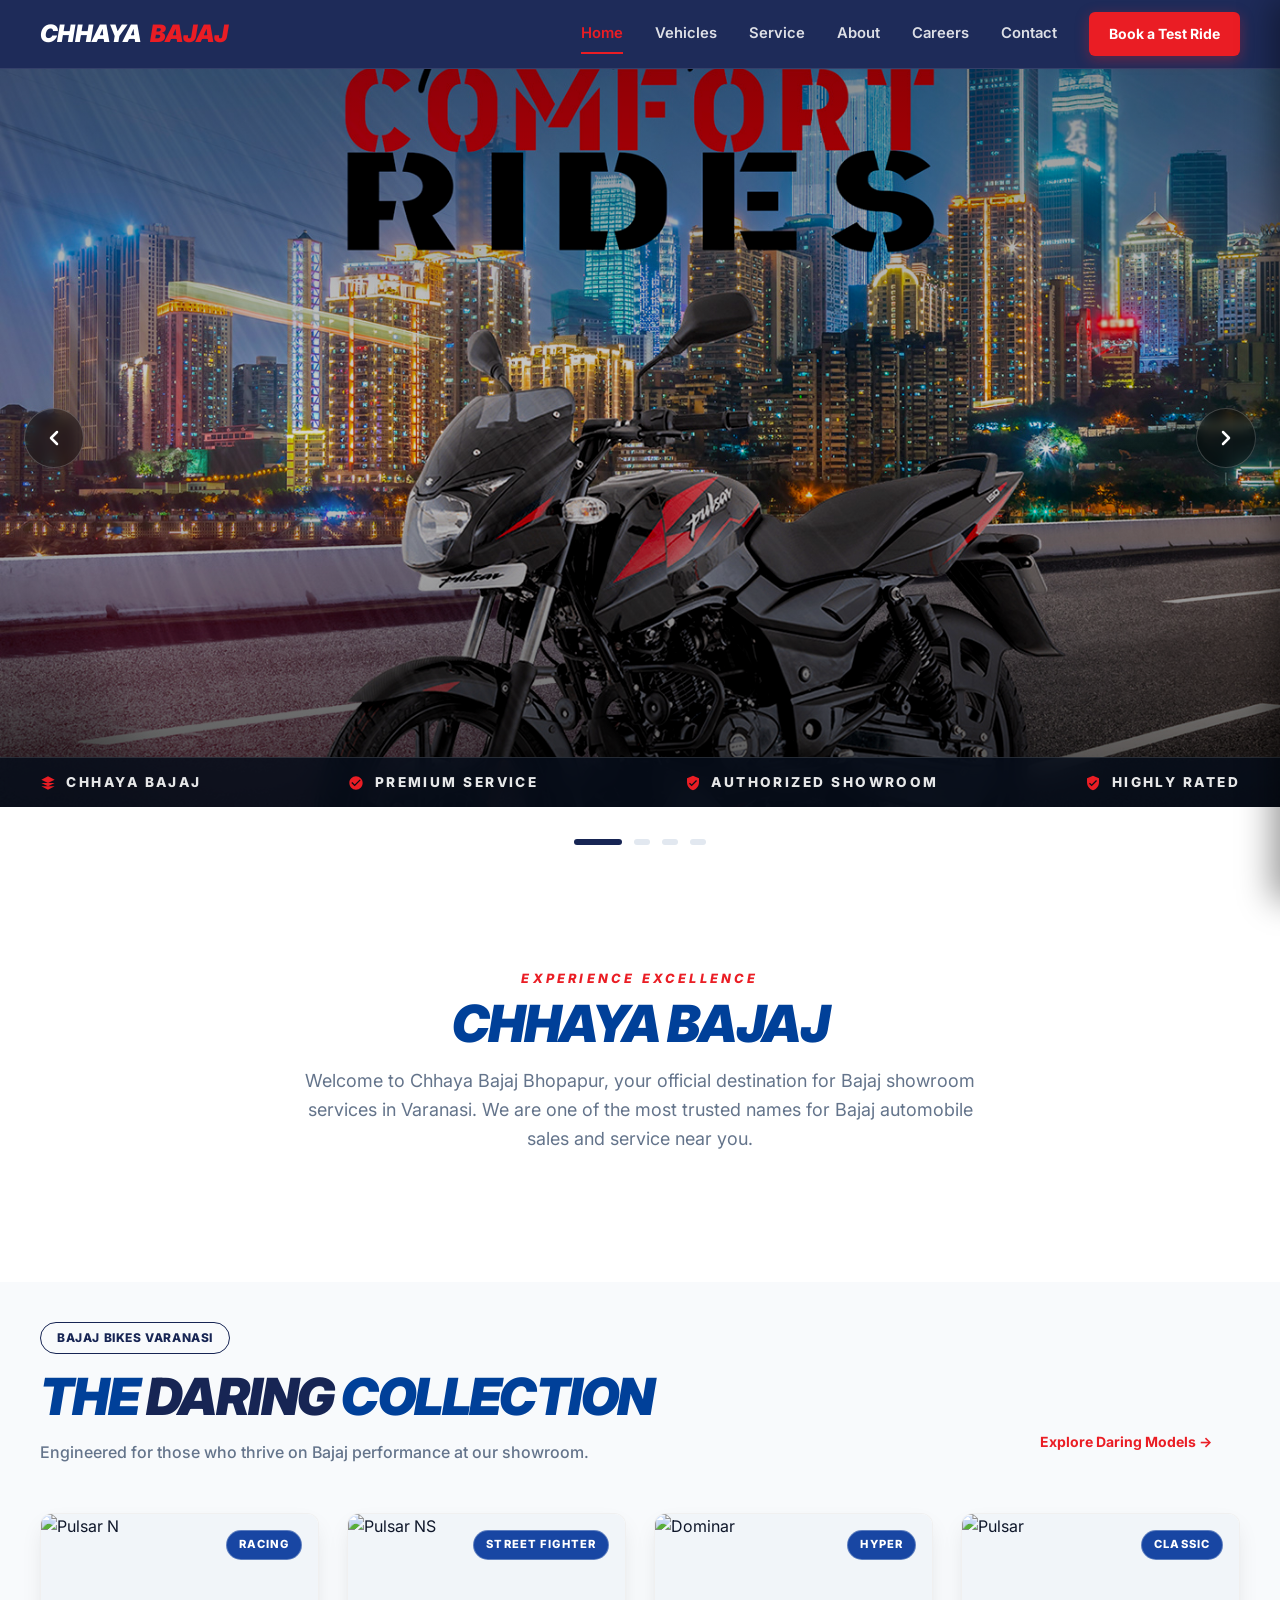
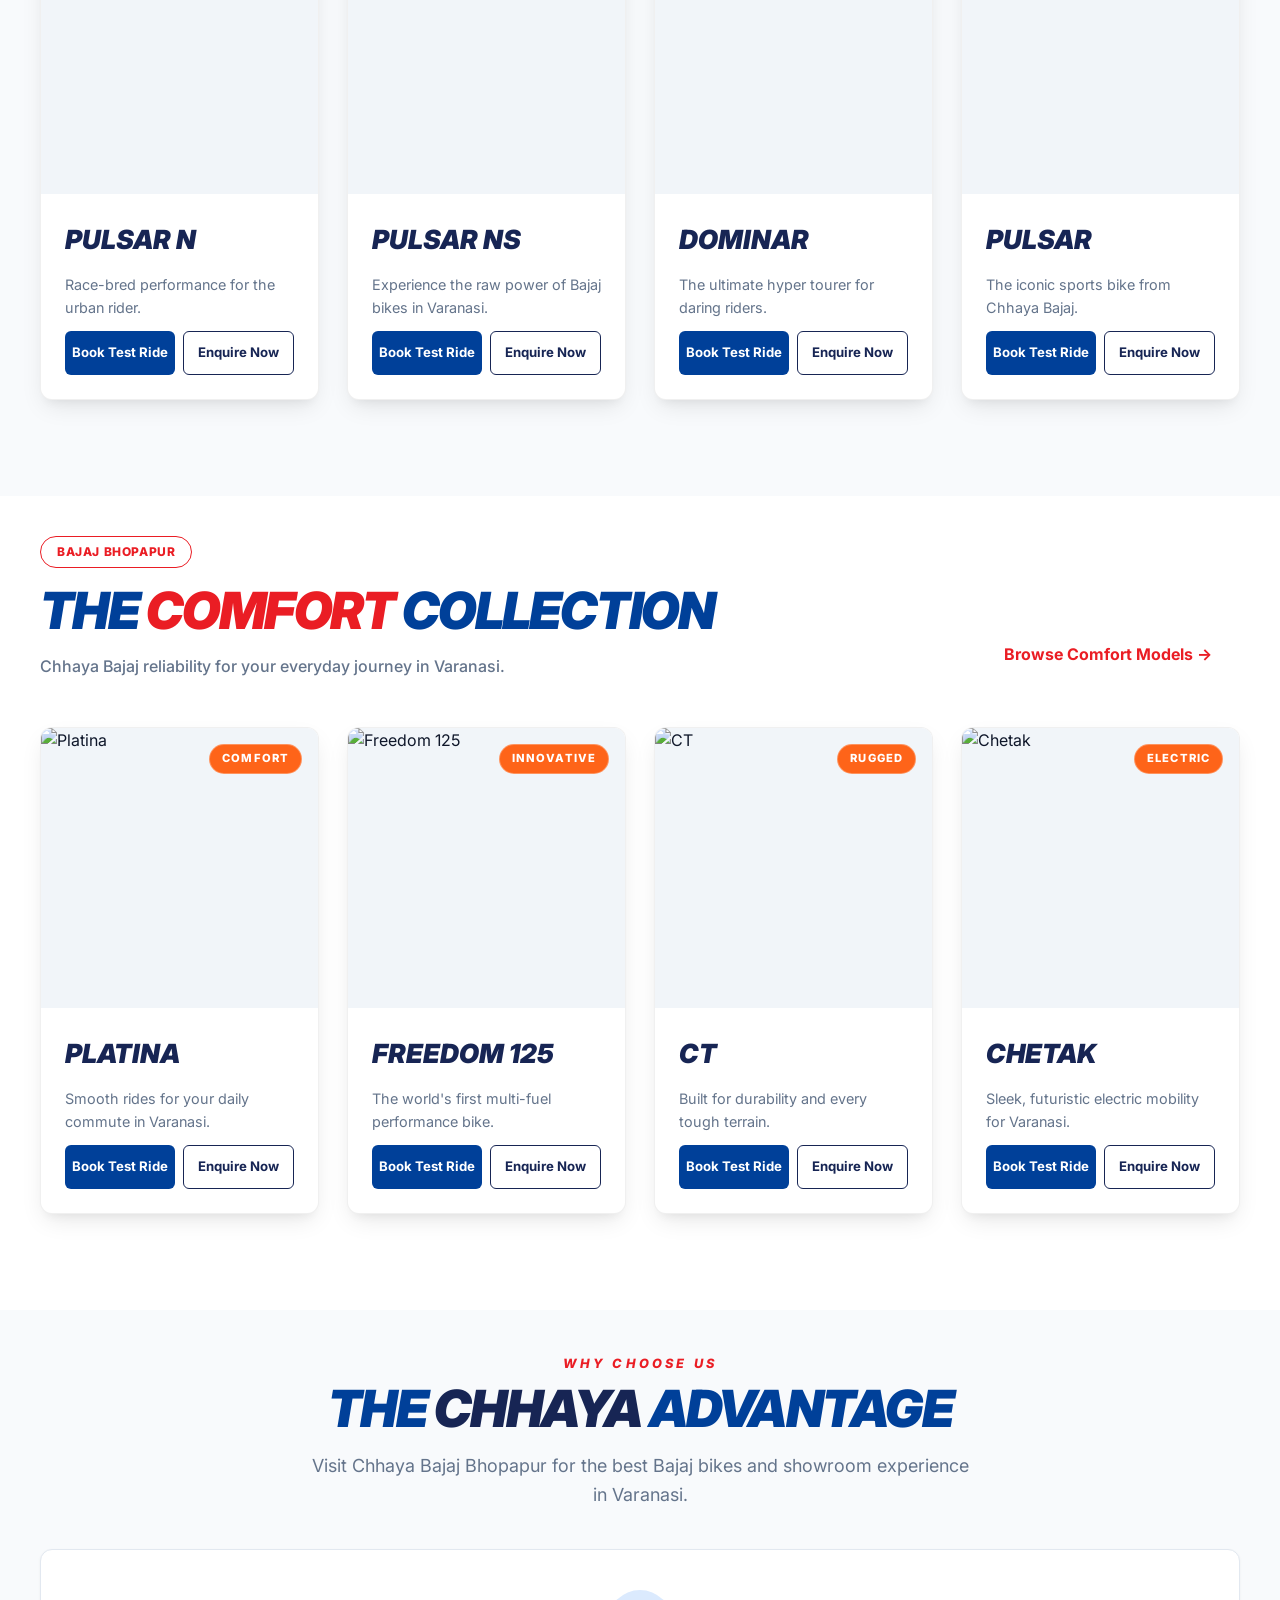
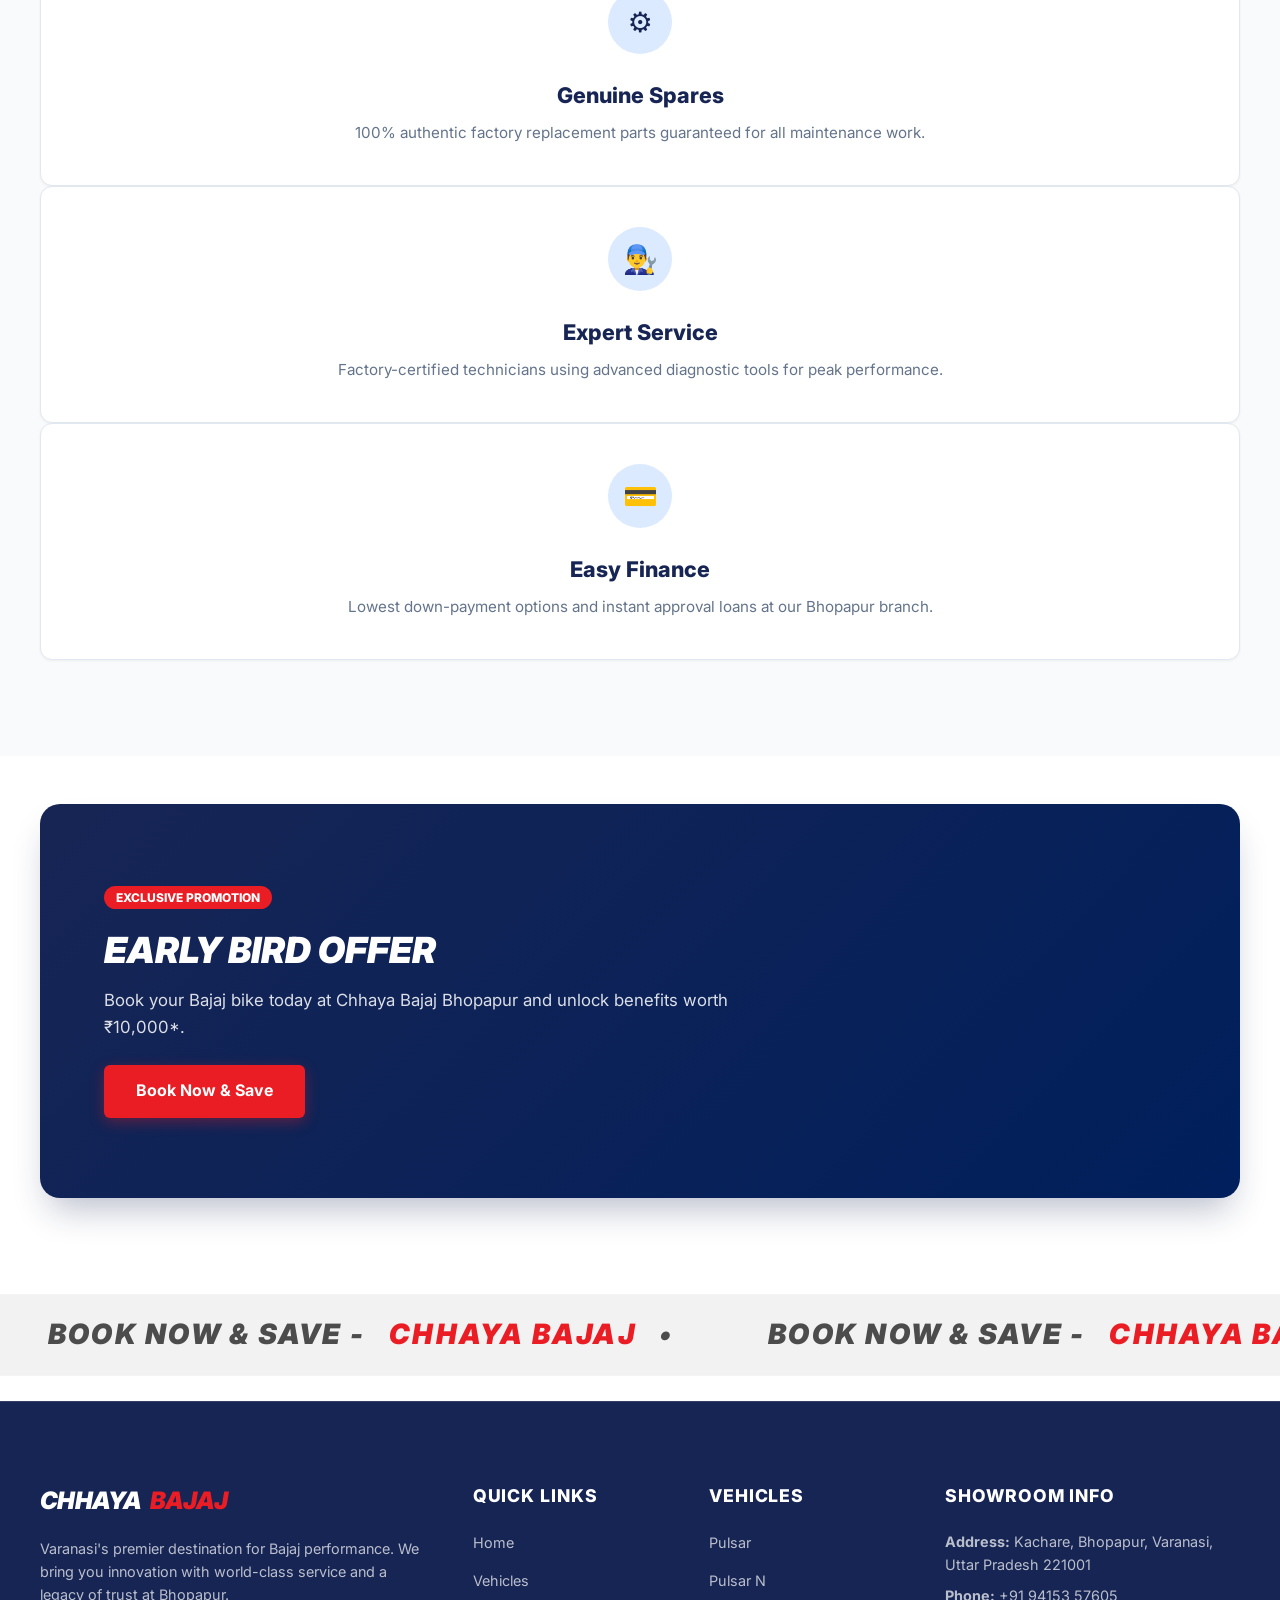
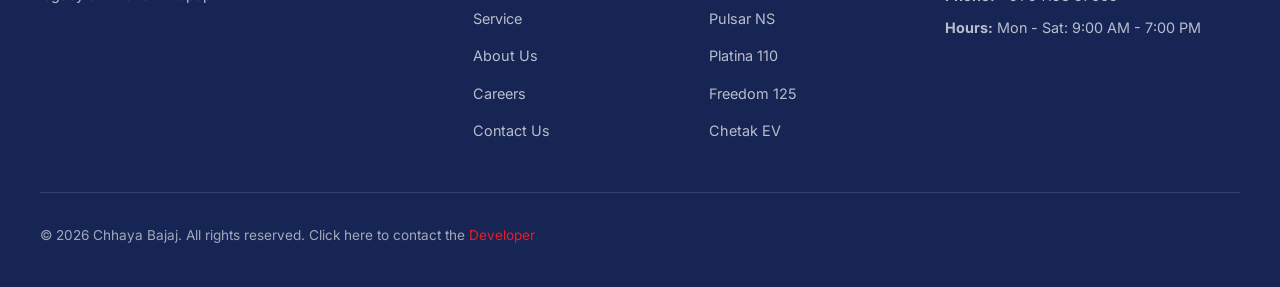
==== index.html @ 8fc1c1d5 "Add files via upload" ====
<!DOCTYPE html>
<html lang="en">

<head>
  <meta charset="UTF-8">
  <meta name="viewport" content="width=device-width, initial-scale=1.0">
  <title>Chhaya Bajaj | Official Bajaj Bike Showroom & Service Center in Varanasi</title>
  <meta name="description"
    content="Chhaya Bajaj (Chhaya Enterprises) is the premier authorized Bajaj automobile showroom and service center in Varanasi. Explore Pulsar, Dominar, Chetak EV, and more at our Bhopapur branch.">
  <meta name="keywords"
    content="chhayabajaj, chhaya bajaj, bajaj bikes, Chhaya Bajaj Bhopapur, Bajaj showroom Varanasi, Pulsar Varanasi, Dominar Varanasi, Chetak EV">
  <meta name="theme-color" content="#003399">

  <!-- Fonts -->
  <link rel="preconnect" href="https://fonts.googleapis.com">
  <link rel="preconnect" href="https://fonts.gstatic.com" crossorigin>
  <link href="https://fonts.googleapis.com/css2?family=Inter:wght@300;400;500;600;700;800;900&display=swap"
    rel="stylesheet">

  <!-- Styles -->
  <link rel="stylesheet" href="css/style.css">
</head>

<body>

  <!-- Sticky Navbar -->
  <nav class="site-nav">
    <div class="container nav-container">
      <a href="index.html" class="brand-logo">
        CHHAYA <span class="accent-text">BAJAJ</span>
      </a>

      <div class="nav-links">
        <a href="index.html" class="nav-link active">Home</a>
        <a href="vehicles.html" class="nav-link">Vehicles</a>
        <a href="service.html" class="nav-link">Service</a>
        <a href="about.html" class="nav-link">About</a>
        <a href="careers.html" class="nav-link">Careers</a>
        <a href="contact.html" class="nav-link">Contact</a>
        <button class="btn-cta btn-test-ride">Book a Test Ride</button>
      </div>

      <button class="mobile-menu-btn" id="mobileMenuBtn" aria-label="Toggle navigation menu">
        <svg xmlns="http://www.w3.org/2000/svg" width="28" height="28" viewBox="0 0 24 24" fill="none"
          stroke="currentColor" stroke-width="2" stroke-linecap="round" stroke-linejoin="round">
          <line x1="4" x2="20" y1="12" y2="12"></line>
          <line x1="4" x2="20" y1="6" y2="6"></line>
          <line x1="4" x2="20" y1="18" y2="18"></line>
        </svg>
      </button>
    </div>

  </nav>

  <!-- Drawer Overlay -->
  <div class="drawer-overlay" id="drawerOverlay"></div>

  <!-- Mobile Drawer -->
  <div class="mobile-drawer" id="mobileDrawer">
    <div class="drawer-header">
      <a href="index.html" class="brand-logo" style="font-size: 1.15rem;">CHHAYA <span
          class="accent-text">BAJAJ</span></a>
      <button class="drawer-close" id="drawerClose" aria-label="Close navigation">
        <svg xmlns="http://www.w3.org/2000/svg" width="22" height="22" viewBox="0 0 24 24" fill="none"
          stroke="currentColor" stroke-width="2.5" stroke-linecap="round" stroke-linejoin="round">
          <line x1="18" y1="6" x2="6" y2="18" />
          <line x1="6" y1="6" x2="18" y2="18" />
        </svg>
      </button>
    </div>
    <nav class="drawer-nav">
      <a href="index.html" class="drawer-link">
        <span class="drawer-link-icon"><svg xmlns="http://www.w3.org/2000/svg" width="18" height="18"
            viewBox="0 0 24 24" fill="none" stroke="currentColor" stroke-width="2" stroke-linecap="round"
            stroke-linejoin="round">
            <circle cx="5.5" cy="17.5" r="3.5" />
            <circle cx="18.5" cy="17.5" r="3.5" />
            <path d="M15 6a1 1 0 0 0-1-1h-3" />
            <path d="m8 17 5.45-11h.05L18 10l.5 2.5" />
          </svg></span>
        Home
      </a>
      <a href="vehicles.html" class="drawer-link">
        <span class="drawer-link-icon"><svg xmlns="http://www.w3.org/2000/svg" width="18" height="18"
            viewBox="0 0 24 24" fill="none" stroke="currentColor" stroke-width="2" stroke-linecap="round"
            stroke-linejoin="round">
            <rect x="3" y="3" width="7" height="7" />
            <rect x="14" y="3" width="7" height="7" />
            <rect x="3" y="14" width="7" height="7" />
            <rect x="14" y="14" width="7" height="7" />
          </svg></span>
        Vehicles
      </a>
      <a href="service.html" class="drawer-link">
        <span class="drawer-link-icon"><svg xmlns="http://www.w3.org/2000/svg" width="18" height="18"
            viewBox="0 0 24 24" fill="none" stroke="currentColor" stroke-width="2" stroke-linecap="round"
            stroke-linejoin="round">
            <path
              d="M14.7 6.3a1 1 0 0 0 0 1.4l1.6 1.6a1 1 0 0 0 1.4 0l3.77-3.77a6 6 0 0 1-7.94 7.94l-6.91 6.91a2.12 2.12 0 0 1-3-3l6.91-6.91a6 6 0 0 1 7.94-7.94l-3.76 3.76z" />
          </svg></span>
        Service
      </a>
      <a href="about.html" class="drawer-link">
        <span class="drawer-link-icon"><svg xmlns="http://www.w3.org/2000/svg" width="18" height="18"
            viewBox="0 0 24 24" fill="none" stroke="currentColor" stroke-width="2" stroke-linecap="round"
            stroke-linejoin="round">
            <circle cx="12" cy="12" r="10" />
            <line x1="12" y1="16" x2="12" y2="12" />
            <line x1="12" y1="8" x2="12.01" y2="8" />
          </svg></span>
        About
      </a>
      <a href="careers.html" class="drawer-link">
        <span class="drawer-link-icon"><svg xmlns="http://www.w3.org/2000/svg" width="18" height="18"
            viewBox="0 0 24 24" fill="none" stroke="currentColor" stroke-width="2" stroke-linecap="round"
            stroke-linejoin="round">
            <rect x="2" y="7" width="20" height="14" rx="2" ry="2" />
            <path d="M16 21V5a2 2 0 0 0-2-2h-4a2 2 0 0 0-2 2v16" />
          </svg></span>
        Careers
      </a>
      <a href="contact.html" class="drawer-link">
        <span class="drawer-link-icon"><svg xmlns="http://www.w3.org/2000/svg" width="18" height="18"
            viewBox="0 0 24 24" fill="none" stroke="currentColor" stroke-width="2" stroke-linecap="round"
            stroke-linejoin="round">
            <path
              d="M22 16.92v3a2 2 0 0 1-2.18 2 19.79 19.79 0 0 1-8.63-3.07A19.5 19.5 0 0 1 4.69 12 19.79 19.79 0 0 1 1.69 3.5 2 2 0 0 1 3.68 1.5h3a2 2 0 0 1 2 1.72c.127.96.361 1.903.7 2.81a2 2 0 0 1-.45 2.11L8.09 9a16 16 0 0 0 6.9 6.91l.82-.82a2 2 0 0 1 2.11-.45c.907.339 1.85.573 2.81.7A2 2 0 0 1 22 16.92z" />
          </svg></span>
        Contact
      </a>
      <div class="drawer-actions">
        <button class="btn-cta btn-test-ride" style="width:100%; justify-content:center;">Book a Test Ride</button>
        <a href="https://wa.me/917007931999" target="_blank" rel="noopener" class="drawer-contact-btn">
          <svg xmlns="http://www.w3.org/2000/svg" width="17" height="17" viewBox="0 0 24 24" fill="none"
            stroke="currentColor" stroke-width="2" stroke-linecap="round" stroke-linejoin="round">
            <path d="M21 15a2 2 0 0 1-2 2H7l-4 4V5a2 2 0 0 1 2-2h14a2 2 0 0 1 2 2z" />
          </svg>
          Chat on Whatsapp
        </a>
        <a href="mailto:info@chhayabajaj.com" class="drawer-contact-btn">
          <svg xmlns="http://www.w3.org/2000/svg" width="17" height="17" viewBox="0 0 24 24" fill="none"
            stroke="currentColor" stroke-width="2" stroke-linecap="round" stroke-linejoin="round">
            <path d="M4 4h16c1.1 0 2 .9 2 2v12c0 1.1-.9 2-2 2H4c-1.1 0-2-.9-2-2V6c0-1.1.9-2 2-2z" />
            <polyline points="22,6 12,13 2,6" />
          </svg>
          Chat on E-mail
        </a>
      </div>
    </nav>

  </div>

  <!-- Hero Slider -->
  <section class="hero-slider-container">
    <div class="hero-slide active">
      <img src="images/d6.jpg" alt="Bajaj Performance Motorcycle">
      <div class="hero-overlay"></div>
    </div>
    <div class="hero-slide">
      <img src="images/hero2.png" alt="Bajaj Dominar Hyper Tourer">
      <div class="hero-overlay"></div>
    </div>
    <div class="hero-slide">
      <img src="images/bd.jpg" alt="Bajaj Pulsar Racing Performance">
      <div class="hero-overlay"></div>
    </div>
    <div class="hero-slide">
      <img src="images/hero3.png" alt="Bajaj Chetak Electric Mobility">
      <div class="hero-overlay"></div>
    </div>


    <!-- Arrows -->
    <button class="hero-arrow prev" id="heroPrev" aria-label="Previous Slide">
      <svg xmlns="http://www.w3.org/2000/svg" width="24" height="24" viewBox="0 0 24 24" fill="none"
        stroke="currentColor" stroke-width="2.5" stroke-linecap="round" stroke-linejoin="round">
        <path d="m15 18-6-6 6-6" />
      </svg>
    </button>
    <button class="hero-arrow next" id="heroNext" aria-label="Next Slide">
      <svg xmlns="http://www.w3.org/2000/svg" width="24" height="24" viewBox="0 0 24 24" fill="none"
        stroke="currentColor" stroke-width="2.5" stroke-linecap="round" stroke-linejoin="round">
        <path d="m9 18 6-6-6-6" />
      </svg>
    </button>

    <!-- Bottom Status Bar -->
    <div class="hero-status-bar">
      <div class="container status-bar-content">
        <div class="status-item">
          <svg xmlns="http://www.w3.org/2000/svg" width="16" height="16" viewBox="0 0 24 24" fill="currentColor">
            <path d="M12 2L2 7l10 5 10-5-10-5zM2 17l10 5 10-5M2 12l10 5 10-5" />
          </svg>
          Chhaya Bajaj
        </div>
        <div class="status-item">
          <svg xmlns="http://www.w3.org/2000/svg" width="16" height="16" viewBox="0 0 24 24" fill="currentColor">
            <path
              d="M12 2C6.48 2 2 6.48 2 12s4.48 10 10 10 10-4.48 10-10S17.52 2 12 2zm-2 15l-5-5 1.41-1.41L10 14.17l7.59-7.59L19 8l-9 9z" />
          </svg>
          Premium Service
        </div>
        <div class="status-item">
          <svg xmlns="http://www.w3.org/2000/svg" width="16" height="16" viewBox="0 0 24 24" fill="currentColor">
            <path
              d="M12 1L3 5v6c0 5.55 3.84 10.74 9 12 5.16-1.26 9-6.45 9-12V5l-9-4zm-2 16l-4-4 1.41-1.41L10 14.17l6.59-6.59L18 9l-8 8z" />
          </svg>
          Authorized Showroom
        </div>
        <div class="status-item">
          <svg xmlns="http://www.w3.org/2000/svg" width="16" height="16" viewBox="0 0 24 24" fill="currentColor">
            <path
              d="M12 1L3 5v6c0 5.55 3.84 10.74 9 12 5.16-1.26 9-6.45 9-12V5l-9-4zm-2 16l-4-4 1.41-1.41L10 14.17l6.59-6.59L18 9l-8 8z" />
          </svg>
          Highly rated
        </div>
      </div>
    </div>
  </section>

  <!-- Slider Dots -->
  <div class="slider-dots">
    <button class="dot active" aria-label="Slide 1"></button>
    <button class="dot" aria-label="Slide 2"></button>
    <button class="dot" aria-label="Slide 3"></button>
    <button class="dot" aria-label="Slide 4"></button>
  </div>

  <!-- Intro Headline -->
  <section style="padding: 4rem 0; text-align: center;">
    <div class="container">
      <span class="section-tag">Experience Excellence</span>
      <h1 class="section-title">CHHAYA BAJAJ</h1>
      <p class="section-subtitle">
        Welcome to Chhaya Bajaj Bhopapur, your official destination for Bajaj showroom services in Varanasi. We are one
        of the most trusted names for Bajaj automobile sales and service near you.
      </p>
    </div>
  </section>

  <!-- The Daring Collection Carousel -->
  <section class="collection-section bg-muted-subtle">
    <div class="container">
      <div class="collection-header">
        <div>
          <span class="section-tag-pill">Bajaj bikes Varanasi</span>
          <h2 class="section-title">The <span class="highlight-primary">Daring</span> Collection</h2>
          <p style="color: var(--text-muted); font-weight: 500; margin-top: 0.5rem;">Engineered for those who thrive on
            Bajaj performance at our showroom.</p>
        </div>
        <a href="vehicles.html" class="btn-primary"
          style="font-size: 14px;background: transparent; color: var(--accent); margin-left: auto;">
          Explore Daring Models &rarr;
        </a>
      </div>

      <div class="cards-grid">

        <div class="bike-card">
          <div class="bike-card-image">
            <span class="badge-tag">Racing</span>
            <img src="https://media.zigcdn.com/media/model/2025/Sep/bajaj-pulsar-ns-125-right-side-view_600x400.jpg"
              alt="Pulsar N">
          </div>
          <div class="bike-card-body">
            <h3 class="bike-card-title">Pulsar N</h3>
            <p class="bike-card-desc">Race-bred performance for the urban rider.</p>
            <div style="display: flex; gap: 0.5rem; margin-top: auto;">
              <button class="btn-primary btn-test-ride"
                style="flex: 1; padding: 0.65rem 0.4rem; font-size: 0.825rem; justify-content: center;">Book Test
                Ride</button>
              <a href="contact.html#contactFormSection" class="btn-outline btn-enquire"
                style="flex: 1; padding: 0.65rem 0.4rem; font-size: 0.825rem; justify-content: center; text-decoration: none;">Enquire
                Now</a>
            </div>
          </div>
        </div>
        <!-- Card 1 -->
        <div class="bike-card">
          <div class="bike-card-image">
            <span class="badge-tag">Street Fighter</span>
            <img src="https://somosmoto.pe/images/models/gallery/bajaj-pulsar-pulsar-ns200-fi-2017-gallery-75ab23.jpg"
              alt="Pulsar NS">
          </div>
          <div class="bike-card-body">
            <h3 class="bike-card-title">Pulsar NS</h3>
            <p class="bike-card-desc">Experience the raw power of Bajaj bikes in Varanasi.</p>
            <div style="display: flex; gap: 0.5rem; margin-top: auto;">
              <button class="btn-primary btn-test-ride"
                style="flex: 1; padding: 0.65rem 0.4rem; font-size: 0.825rem; justify-content: center;">Book Test
                Ride</button>
              <a href="contact.html#contactFormSection" class="btn-outline btn-enquire"
                style="flex: 1; padding: 0.65rem 0.4rem; font-size: 0.825rem; justify-content: center; text-decoration: none;">Enquire
                Now</a>
            </div>
          </div>
        </div>

        <!-- Card 2 -->
        <div class="bike-card">
          <div class="bike-card-image">
            <span class="badge-tag">Hyper</span>
            <img src="https://expomoto.pe/wp-content/uploads/2025/06/dominar-400-1-600x400.jpg" alt="Dominar">
          </div>
          <div class="bike-card-body">
            <h3 class="bike-card-title">Dominar</h3>
            <p class="bike-card-desc">The ultimate hyper tourer for daring riders.</p>
            <div style="display: flex; gap: 0.5rem; margin-top: auto;">
              <button class="btn-primary btn-test-ride"
                style="flex: 1; padding: 0.65rem 0.4rem; font-size: 0.825rem; justify-content: center;">Book Test
                Ride</button>
              <a href="contact.html#contactFormSection" class="btn-outline btn-enquire"
                style="flex: 1; padding: 0.65rem 0.4rem; font-size: 0.825rem; justify-content: center; text-decoration: none;">Enquire
                Now</a>
            </div>
          </div>
        </div>

        <!-- Card 3 -->
        <div class="bike-card">
          <div class="bike-card-image">
            <span class="badge-tag">Classic</span>
            <img
              src="https://cdn.bajajauto.com/-/media/Images/bajajauto/brands/bajaj-bikes/pulsar/pulsar-150/variant/variant.ashx"
              alt="Pulsar">
          </div>
          <div class="bike-card-body">
            <h3 class="bike-card-title">Pulsar</h3>
            <p class="bike-card-desc">The iconic sports bike from Chhaya Bajaj.</p>
            <div style="display: flex; gap: 0.5rem; margin-top: auto;">
              <button class="btn-primary btn-test-ride"
                style="flex: 1; padding: 0.65rem 0.4rem; font-size: 0.825rem; justify-content: center;">Book Test
                Ride</button>
              <a href="contact.html#contactFormSection" class="btn-outline btn-enquire"
                style="flex: 1; padding: 0.65rem 0.4rem; font-size: 0.825rem; justify-content: center; text-decoration: none;">Enquire
                Now</a>
            </div>
          </div>
        </div>

        <!-- Card 4 -->

      </div>
    </div>
  </section>

  <!-- The Comfort Collection Carousel -->
  <section class="collection-section">
    <div class="container">
      <div class="collection-header">
        <div>
          <span class="section-tag-pill accent">Bajaj Bhopapur</span>
          <h2 class="section-title">The <span class="highlight-accent">Comfort</span> Collection</h2>
          <p style="color: var(--text-muted); font-weight: 500; margin-top: 0.5rem;">Chhaya Bajaj reliability for your
            everyday journey in Varanasi.</p>
        </div>
        <a href="vehicles.html" class="btn-primary"
          style="background: transparent; color: var(--accent); margin-left: auto;">
          Browse Comfort Models &rarr;
        </a>
      </div>

      <div class="cards-grid">
        <!-- Card 1 -->
        <div class="bike-card">
          <div class="bike-card-image">
            <span class="badge-tag accent-bg">Comfort</span>
            <img src="https://media.zigcdn.com/media/model/2025/Sep/bajaj-platina-110-right-side-view_600x400.jpg"
              alt="Platina">
          </div>
          <div class="bike-card-body">
            <h3 class="bike-card-title">Platina</h3>
            <p class="bike-card-desc">Smooth rides for your daily commute in Varanasi.</p>
            <div style="display: flex; gap: 0.5rem; margin-top: auto;">
              <button class="btn-primary btn-test-ride"
                style="flex: 1; padding: 0.65rem 0.4rem; font-size: 0.825rem; justify-content: center;">Book Test
                Ride</button>
              <a href="contact.html#contactFormSection" class="btn-outline btn-enquire"
                style="flex: 1; padding: 0.65rem 0.4rem; font-size: 0.825rem; justify-content: center; text-decoration: none;">Enquire
                Now</a>
            </div>
          </div>
        </div>

        <!-- Card 2 -->
        <div class="bike-card">
          <div class="bike-card-image">
            <span class="badge-tag accent-bg">Innovative</span>
            <img src="https://th.bing.com/th/id/OIP.6mUnee7fc51A4QcWkD8H8gHaE8?o=7rm=3&rs=1&pid=ImgDetMain&o=7&rm=3"
              alt="Freedom 125">
          </div>
          <div class="bike-card-body">
            <h3 class="bike-card-title">Freedom 125</h3>
            <p class="bike-card-desc">The world's first multi-fuel performance bike.</p>
            <div style="display: flex; gap: 0.5rem; margin-top: auto;">
              <button class="btn-primary btn-test-ride"
                style="flex: 1; padding: 0.65rem 0.4rem; font-size: 0.825rem; justify-content: center;">Book Test
                Ride</button>
              <a href="contact.html#contactFormSection" class="btn-outline btn-enquire"
                style="flex: 1; padding: 0.65rem 0.4rem; font-size: 0.825rem; justify-content: center; text-decoration: none;">Enquire
                Now</a>
            </div>
          </div>
        </div>

        <!-- Card 3 -->
        <div class="bike-card">
          <div class="bike-card-image">
            <span class="badge-tag accent-bg">Rugged</span>
            <img src="https://cdn1.acedms.com/uploads/category/Bajaj/20200929121742000000-4608132226621049345.jpg"
              alt="CT">
          </div>
          <div class="bike-card-body">
            <h3 class="bike-card-title">CT</h3>
            <p class="bike-card-desc">Built for durability and every tough terrain.</p>
            <div style="display: flex; gap: 0.5rem; margin-top: auto;">
              <button class="btn-primary btn-test-ride"
                style="flex: 1; padding: 0.65rem 0.4rem; font-size: 0.825rem; justify-content: center;">Book Test
                Ride</button>
              <a href="contact.html#contactFormSection" class="btn-outline btn-enquire"
                style="flex: 1; padding: 0.65rem 0.4rem; font-size: 0.825rem; justify-content: center; text-decoration: none;">Enquire
                Now</a>
            </div>
          </div>
        </div>

        <!-- Card 4 -->
        <div class="bike-card">
          <div class="bike-card-image">
            <span class="badge-tag accent-bg">Electric</span>
            <img src="https://www.bikeleague.in/wp-content/uploads/2025/01/right_angle-2.png" alt="Chetak">
          </div>
          <div class="bike-card-body">
            <h3 class="bike-card-title">Chetak</h3>
            <p class="bike-card-desc">Sleek, futuristic electric mobility for Varanasi.</p>
            <div style="display: flex; gap: 0.5rem; margin-top: auto;">
              <button class="btn-primary btn-test-ride"
                style="flex: 1; padding: 0.65rem 0.4rem; font-size: 0.825rem; justify-content: center;">Book Test
                Ride</button>
              <a href="contact.html#contactFormSection" class="btn-outline btn-enquire"
                style="flex: 1; padding: 0.65rem 0.4rem; font-size: 0.825rem; justify-content: center; text-decoration: none;">Enquire
                Now</a>
            </div>
          </div>
        </div>
      </div>
    </div>
  </section>

  <!-- The Chhaya Advantage -->
  <section class="collection-section bg-muted-subtle">
    <div class="container">
      <div style="text-align: center;">
        <span class="section-tag">Why Choose Us</span>
        <h2 class="section-title">The <span class="highlight-primary">Chhaya</span> Advantage</h2>
        <p class="section-subtitle">Visit Chhaya Bajaj Bhopapur for the best Bajaj bikes and showroom experience in
          Varanasi.</p>
      </div>


      <div class="advantage-card">
        <div class="advantage-icon">⚙️</div>
        <h3 class="advantage-title">Genuine Spares</h3>
        <p class="advantage-desc">100% authentic factory replacement parts guaranteed for all maintenance work.</p>
      </div>

      <div class="advantage-card">
        <div class="advantage-icon">👨‍🔧</div>
        <h3 class="advantage-title">Expert Service</h3>
        <p class="advantage-desc">Factory-certified technicians using advanced diagnostic tools for peak performance.
        </p>
      </div>

      <div class="advantage-card">
        <div class="advantage-icon">💳</div>
        <h3 class="advantage-title">Easy Finance</h3>
        <p class="advantage-desc">Lowest down-payment options and instant approval loans at our Bhopapur branch.</p>
      </div>
    </div>
    </div>
  </section>

  <!-- Early Bird Offer Banner -->
  <section class="container">
    <div class="promo-banner">
      <div class="promo-content">
        <span
          style="background: var(--accent); color: #fff; font-size: 0.75rem; font-weight: 800; padding: 0.25rem 0.75rem; border-radius: 999px; text-transform: uppercase;">Exclusive
          Promotion</span>
        <h2
          style="font-size: 2.25rem; font-weight: 900; font-style: italic; text-transform: uppercase; margin: 0.75rem 0 0.5rem;">
          Early Bird Offer</h2>
        <p style="color: rgba(255, 255, 255, 0.85); font-size: 1.05rem; margin-bottom: 1.5rem;">Book your Bajaj bike
          today at Chhaya Bajaj Bhopapur and unlock benefits worth ₹10,000*.</p>
        <button class="btn-cta btn-test-ride" style="font-size: 1rem; padding: 0.85rem 2rem;">Book Now & Save</button>
      </div>
    </div>
  </section>

  <!-- Scrolling Text Marquee Strip Line -->
  <div class="ticker-strip">
    <div class="ticker-track">
      <span class="ticker-item">Book Now &amp; save -<span class="accent-highlight">Chhaya Bajaj</span> &bull;</span>
      <span class="ticker-item">Book Now &amp; save -<span class="accent-highlight">Chhaya Bajaj</span> &bull;</span>
      <span class="ticker-item">Book Now &amp; save -<span class="accent-highlight">Chhaya Bajaj</span> &bull;</span>
      <span class="ticker-item">Book Now &amp; save -<span class="accent-highlight">Chhaya Bajaj</span> &bull;</span>
      <span class="ticker-item">Book Now &amp; save -<span class="accent-highlight">Chhaya Bajaj</span> &bull;</span>
      <span class="ticker-item">Book Now &amp; save -<span class="accent-highlight">Chhaya Bajaj</span> &bull;</span>
    </div>
    <div class="ticker-track" aria-hidden="true">
      <span class="ticker-item">Book Now &amp; save -<span class="accent-highlight">Chhaya Bajaj</span> &bull;</span>
      <span class="ticker-item">Book Now &amp; save -<span class="accent-highlight">Chhaya Bajaj</span> &bull;</span>
      <span class="ticker-item">Book Now &amp; save -<span class="accent-highlight">Chhaya Bajaj</span> &bull;</span>
      <span class="ticker-item">Book Now &amp; save -<span class="accent-highlight">Chhaya Bajaj</span> &bull;</span>
      <span class="ticker-item">Book Now &amp; save -<span class="accent-highlight">Chhaya Bajaj</span> &bull;</span>
      <span class="ticker-item">Book Now &amp; save -<span class="accent-highlight">Chhaya Bajaj</span> &bull;</span>
    </div>
  </div><br>

  <!-- Footer -->
  <footer class="site-footer">
    <div class="container">
      <div class="footer-grid">
        <div>
          <a href="index.html" class="brand-logo" style="margin-bottom: 1rem;">
            CHHAYA <span class="accent-text">BAJAJ</span>
          </a>
          <p style="color: rgba(255, 255, 255, 0.7); font-size: 0.9rem; line-height: 1.6;">
            Varanasi's premier destination for Bajaj performance. We bring you innovation with world-class service and a
            legacy of trust at Bhopapur.
          </p>
        </div>

        <div>
          <h4 class="footer-col-title">Quick Links</h4>
          <ul class="footer-links">
            <li><a href="index.html">Home</a></li>
            <li><a href="vehicles.html">Vehicles</a></li>
            <li><a href="service.html">Service</a></li>
            <li><a href="about.html">About Us</a></li>
            <li><a href="careers.html">Careers</a></li>
            <li><a href="contact.html">Contact Us</a></li>
          </ul>
        </div>

         <div>
          <h4 class="footer-col-title">Vehicles</h4>
          <ul class="footer-links">
            <li><a href="vehicles.html">Pulsar</a></li>
            <li><a href="vehicles.html">Pulsar N</a></li>
            <li><a href="vehicles.html">Pulsar NS</a></li>
            <li><a href="vehicles.html">Platina 110</a></li>
            <li><a href="vehicles.html">Freedom 125</a></li>
            <li><a href="vehicles.html">Chetak EV</a></li>
          </ul>
        </div>

        <div>
          <h4 class="footer-col-title">Showroom Info</h4>
          <p style="color: rgba(255, 255, 255, 0.7); font-size: 0.9rem; margin-bottom: 0.5rem;">
            <strong>Address:</strong> Kachare, Bhopapur, Varanasi, Uttar Pradesh 221001
          </p>
          <p style="color: rgba(255, 255, 255, 0.7); font-size: 0.9rem; margin-bottom: 0.5rem;">
            <strong>Phone:</strong> +91 94153 57605
          </p>
          <p style="color: rgba(255, 255, 255, 0.7); font-size: 0.9rem;">
            <strong>Hours:</strong> Mon - Sat: 9:00 AM - 7:00 PM
          </p>
        </div>
      </div>

      <div class="footer-bottom">
        <div>© 2026 Chhaya Bajaj. All rights reserved. Click here to contact the <a href="https://www.abhimishra.me"
            target="_blank" style="color: var(--accent);">Developer</a></div>
      </div>
    </div>
  </footer>

  <!-- Test Ride Modal -->
  <div class="modal-backdrop" id="testRideModal">
    <div class="modal-container">
      <div class="modal-header">
        <div class="modal-title">Book a Test Ride</div>
        <button class="modal-close" id="modalCloseBtn">&times;</button>
      </div>
      <div class="modal-body">
        <form id="testRideForm">
          <div class="form-group">
            <label class="form-label">Full Name *</label>
            <input type="text" id="testRideName" class="form-input" placeholder="Enter your full name" required>
          </div>
          <div class="form-group">
            <label class="form-label">Mobile Number *</label>
            <input type="tel" id="testRidePhone" class="form-input" placeholder="Enter 10-digit phone number" required>
          </div>
          <div class="form-group">
            <label class="form-label">Select Bike Model *</label>
            <select class="form-select" id="modalVehicleSelect" required>
              <option value="">-- Select Bajaj Vehicle --</option>
              <option value="Pulsar NS200">Pulsar NS200 / NS160</option>
              <option value="Dominar 400">Dominar 400</option>
              <option value="Pulsar 150">Pulsar 150</option>
              <option value="Pulsar N160">Pulsar N160 / N250</option>
              <option value="Platina 110">Platina 110</option>
              <option value="Freedom 125">Freedom 125 (CNG)</option>
              <option value="CT 110X">CT 110X</option>
              <option value="Chetak EV">Chetak EV</option>
            </select>
          </div>
          <div class="form-group">
            <label class="form-label">Preferred Date</label>
            <input type="date" id="testRideDate" class="form-input">
          </div>
          <button type="submit" class="btn-cta"
            style="width: 100%; justify-content: center; margin-top: 1rem; padding: 0.85rem;">Submit Request</button>
        </form>
      </div>
    </div>
  </div>

  <script src="js/main.js"></script>
</body>

</html>
---- css/style.css ----
/* ==========================================================================
   CHHAYA BAJAJ - Official Website Stylesheet (HTML5 / CSS3 / Vanilla JS)
   ========================================================================== */

:root {
  --primary: #172554;
  --primary-hover: #1e3a8a;
  --primary-light: #dbeafe;
  --accent: #ea1d24;
  --accent-hover: #c41319;
  --accent-light: #fde8e8;
  --dark-bg: #172554;
  --dark-surface: #1e3a8a;
  --dark-border: rgba(255, 255, 255, 0.12);
  --text-main: #0f172a;
  --text-muted: #64748b;
  --text-light: #f8fafc;
  --bg-light: #ffffff;
  --bg-muted: #f8fafc;
  --border-light: #e2e8f0;
  --radius-sm: 6px;
  --radius-md: 12px;
  --radius-lg: 20px;
  --shadow-sm: 0 1px 3px rgba(0, 0, 0, 0.05);
  --shadow-md: 0 10px 25px -5px rgba(0, 0, 0, 0.1), 0 8px 10px -6px rgba(0, 0, 0, 0.05);
  --shadow-lg: 0 20px 35px -10px rgba(23, 37, 84, 0.3);
  --transition-fast: 0.2s ease;
  --transition-normal: 0.35s cubic-bezier(0.4, 0, 0.2, 1);
  --font-body: 'Inter', system-ui, -apple-system, BlinkMacSystemFont, sans-serif;
}

/* Reset & Base */
*,
*::before,
*::after {
  box-sizing: border-box;
  margin: 0;
  padding: 0;
}

html {
  scroll-behavior: smooth;
  font-size: 16px;
}

body {
  font-family: var(--font-body);
  background-color: var(--bg-light);
  color: var(--text-main);
  line-height: 1.6;
  min-h: 100vh;
  display: flex;
  flex-direction: column;
  overflow-x: hidden;
  -webkit-font-smoothing: antialiased;
}

a {
  color: inherit;
  text-decoration: none;
  transition: color var(--transition-fast);
}

img {
  max-width: 100%;
  height: auto;
  display: block;
}

button,
input,
select,
textarea {
  font: inherit;
}

/* Layout Utilities */
.container {
  width: 100%;
  max-width: 1280px;
  margin: 0 auto;
  padding: 0 1.25rem;
}

.flex-1 {
  flex: 1;
}

/* Sticky Glass Navbar */
.site-nav {
  position: sticky;
  top: 0;
  z-index: 1000;
  width: 100%;
  background-color: rgba(23, 37, 84, 0.97);
  backdrop-filter: blur(16px);
  -webkit-backdrop-filter: blur(16px);
  border-bottom: 1px solid rgba(255, 255, 255, 0.1);
}

.nav-container {
  display: flex;
  align-items: center;
  justify-content: space-between;
  height: 4.25rem;
}

.brand-logo {
  display: flex;
  align-items: center;
  gap: 0.5rem;
  font-size: 1.5rem;
  font-weight: 900;
  letter-spacing: -0.03em;
  color: #ffffff;
  text-transform: uppercase;
  font-style: italic;
}

.brand-logo .accent-text {
  color: var(--accent);
}

.nav-links {
  display: flex;
  align-items: center;
  gap: 2rem;
}

.nav-link {
  font-size: 0.925rem;
  font-weight: 600;
  color: rgba(255, 255, 255, 0.85);
  position: relative;
  padding: 0.5rem 0;
}

.nav-link:hover,
.nav-link.active {
  color: var(--accent);
}

.nav-link::after {
  content: '';
  position: absolute;
  bottom: 0;
  left: 0;
  width: 0;
  height: 2px;
  background-color: var(--accent);
  transition: width var(--transition-fast);
}

.nav-link:hover::after,
.nav-link.active::after {
  width: 100%;
}

.btn-cta {
  background-color: var(--accent);
  color: #ffffff !important;
  font-weight: 700;
  font-size: 0.875rem;
  padding: 0.65rem 1.25rem;
  border-radius: var(--radius-sm);
  display: inline-flex;
  align-items: center;
  gap: 0.5rem;
  transition: transform var(--transition-fast), background-color var(--transition-fast), box-shadow var(--transition-fast);
  border: none;
  cursor: pointer;
  box-shadow: 0 4px 14px rgba(234, 29, 36, 0.35);
}

.btn-cta:hover {
  background-color: var(--accent-hover);
  transform: translateY(-2px);
  box-shadow: 0 6px 20px rgba(234, 29, 36, 0.45);
}

.btn-primary {
  background-color: #004099;
  color: #ffffff;
  font-weight: 700;
  padding: 0.75rem 1.75rem;
  border-radius: var(--radius-sm);
  border: none;
  cursor: pointer;
  transition: all var(--transition-fast);
  display: inline-flex;
  align-items: center;
  justify-content: center;
  gap: 0.5rem;
}

.btn-primary:hover {
  background-color: var(--primary-hover);
  transform: translateY(-2px);
  box-shadow: 0 6px 18px rgba(0, 51, 153, 0.3);
}

.btn-outline {
  background-color: transparent;
  color: var(--primary);
  border: 1.5px solid var(--primary);
  font-weight: 700;
  font-size: 0.85rem;
  padding: 0.65rem 0.75rem;
  border-radius: var(--radius-sm);
  display: inline-flex;
  align-items: center;
  justify-content: center;
  gap: 0.35rem;
  transition: all var(--transition-fast);
  cursor: pointer;
  text-decoration: none;
}

.btn-outline:hover {
  background-color: var(--primary-light);
  color: var(--primary-hover);
  border-color: var(--primary-hover);
  transform: translateY(-2px);
}

.mobile-menu-btn {
  display: none;
  background: transparent;
  border: none;
  color: #ffffff;
  font-size: 1.75rem;
  cursor: pointer;
  padding: 0.5rem;
}

/* Mobile Drawer Overlay */
.drawer-overlay {
  position: fixed;
  inset: 0;
  background: rgba(0, 0, 0, 0.55);
  z-index: 1099;
  opacity: 0;
  visibility: hidden;
  transition: opacity 0.3s ease, visibility 0.3s ease;
  backdrop-filter: blur(2px);
}

.drawer-overlay.open {
  opacity: 1;
  visibility: visible;
}

/* Mobile Nav Drawer - Right Slide Panel */
.mobile-drawer {
  position: fixed;
  top: 0;
  right: 0;
  width: min(320px, 90vw);
  height: 100vh;
  background: #172554;
  display: flex;
  flex-direction: column;
  transform: translateX(100%);
  transition: transform 0.32s cubic-bezier(0.4, 0, 0.2, 1);
  z-index: 1100;
  overflow-y: auto;
  box-shadow: -8px 0 32px rgba(0, 0, 0, 0.4);
}

.mobile-drawer.open {
  transform: translateX(0);
}

/* Drawer Header */
.drawer-header {
  display: flex;
  align-items: center;
  justify-content: space-between;
  padding: 1.25rem 1.5rem;
  border-bottom: 1px solid rgba(255, 255, 255, 0.1);
  flex-shrink: 0;
}

.drawer-close {
  background: transparent;
  border: none;
  color: rgba(255, 255, 255, 0.75);
  cursor: pointer;
  padding: 0.35rem;
  border-radius: 6px;
  display: flex;
  align-items: center;
  justify-content: center;
  transition: color var(--transition-fast), background var(--transition-fast);
}

.drawer-close:hover {
  color: #ffffff;
  background: rgba(255, 255, 255, 0.1);
}

/* Drawer Nav Links */
.drawer-nav {
  display: flex;
  flex-direction: column;
  padding: 0.75rem 0;
  flex: 1;
}

.drawer-link {
  display: flex;
  align-items: center;
  gap: 0.9rem;
  padding: 0.9rem 1.5rem;
  color: rgba(255, 255, 255, 0.82);
  font-size: 1rem;
  font-weight: 600;
  transition: background var(--transition-fast), color var(--transition-fast);
  border-left: 3px solid transparent;
  text-decoration: none;
}

.drawer-link:hover {
  background: rgba(255, 255, 255, 0.07);
  color: #ffffff;
  border-left-color: rgba(234, 29, 36, 0.5);
}

.drawer-link.active {
  color: #ffffff;
  background: rgba(234, 29, 36, 0.12);
  border-left-color: var(--accent);
}

.drawer-link-icon {
  display: flex;
  align-items: center;
  justify-content: center;
  width: 22px;
  height: 22px;
  flex-shrink: 0;
  opacity: 0.9;
}

/* Drawer Action Buttons */
.drawer-actions {
  display: flex;
  flex-direction: column;
  gap: 0.75rem;
  padding: 1.25rem 1.5rem 2rem;
  border-top: 1px solid rgba(255, 255, 255, 0.1);
  flex-shrink: 0;
}

.drawer-contact-btn {
  display: flex;
  align-items: center;
  justify-content: center;
  gap: 0.6rem;
  padding: 0.7rem 1rem;
  border-radius: var(--radius-sm);
  border: 1.5px solid rgba(234, 29, 36, 0.6);
  color: var(--accent);
  font-size: 0.9rem;
  font-weight: 600;
  background: transparent;
  transition: background var(--transition-fast), color var(--transition-fast);
  text-decoration: none;
}

.drawer-contact-btn:hover {
  background: var(--accent);
  color: #ffffff;
  border-color: var(--accent);
}

/* Hero Carousel Slider */
.hero-slider-container {
  position: relative;
  width: 100%;
  height: clamp(350px, 60vh, 750px);
  background-color: #000;
  overflow: hidden;
}

.hero-slide {
  position: absolute;
  inset: 0;
  opacity: 0;
  transition: opacity 1s ease-in-out;
  pointer-events: none;
}

.hero-slide.active {
  opacity: 1;
  pointer-events: auto;
}

.hero-slide img {
  width: 100%;
  height: 100%;
  object-fit: cover;
  object-position: center;
  filter: brightness(0.92) contrast(1.05);
}

.hero-overlay {
  position: absolute;
  inset: 0;
  background: linear-gradient(to top, rgba(0, 0, 0, 0.7) 0%, rgba(0, 0, 0, 0.1) 50%, rgba(0, 0, 0, 0.4) 100%);
}

.hero-arrow {
  position: absolute;
  top: 50%;
  transform: translateY(-50%);
  z-index: 20;
  background: rgba(0, 0, 0, 0.35);
  backdrop-filter: blur(6px);
  border: 1px solid rgba(255, 255, 255, 0.2);
  color: #fff;
  width: 3.25rem;
  height: 3.25rem;
  border-radius: 50%;
  display: flex;
  align-items: center;
  justify-content: center;
  cursor: pointer;
  transition: all var(--transition-fast);
}

.hero-arrow:hover {
  background: rgba(255, 85, 0, 0.85);
  border-color: var(--accent);
  transform: translateY(-50%) scale(1.1);
}

.hero-arrow.prev {
  left: 1.5rem;
}

.hero-arrow.next {
  right: 1.5rem;
}

.hero-status-bar {
  position: absolute;
  bottom: 0;
  left: 0;
  width: 100%;
  background: rgba(7, 14, 27, 0.85);
  backdrop-filter: blur(12px);
  border-top: 1px solid var(--dark-border);
  padding: 0.85rem 0;
  z-index: 25;
}

.status-bar-content {
  display: flex;
  align-items: center;
  justify-content: space-between;
  color: rgba(255, 255, 255, 0.9);
  font-size: 0.75rem;
  font-weight: 800;
  letter-spacing: 0.15em;
  text-transform: uppercase;
}

.status-item {
  display: flex;
  align-items: center;
  gap: 0.5rem;
}

.status-item svg {
  color: var(--accent);
}

.slider-dots {
  display: flex;
  justify-content: center;
  align-items: center;
  gap: 0.75rem;
  padding: 1.5rem 0;
  background: var(--bg-light);
}

.dot {
  width: 1rem;
  height: 6px;
  border-radius: 3px;
  background: var(--border-light);
  border: none;
  cursor: pointer;
  transition: all var(--transition-fast);
}

.dot.active {
  width: 3rem;
  background: var(--primary);
}

/* Page Section Typography */
.section-tag {
  display: inline-block;
  font-size: 0.8rem;
  font-weight: 800;
  text-transform: uppercase;
  letter-spacing: 0.25em;
  color: var(--accent);
  margin-bottom: 0.5rem;
  font-style: italic;
}

.section-tag-pill {
  display: inline-block;
  padding: 0.35rem 1rem;
  border-radius: 999px;
  border: 1px solid var(--primary);
  color: var(--primary);
  font-size: 0.75rem;
  font-weight: 800;
  text-transform: uppercase;
  letter-spacing: 0.05em;
  margin-bottom: 1rem;
}

.section-tag-pill.accent {
  border-color: var(--accent);
  color: var(--accent);
}

.section-title {
  font-size: clamp(2rem, 5vw, 3.5rem);
  font-weight: 900;
  color: #004099;
  text-transform: uppercase;
  font-style: italic;
  letter-spacing: -0.03em;
  line-height: 1.05;
  margin-bottom: 1rem;
}

.section-title span.highlight-primary {
  color: var(--primary);
}

.section-title span.highlight-accent {
  color: var(--accent);
}

.section-subtitle {
  color: var(--text-muted);
  font-size: 1.125rem;
  max-width: 42rem;
  margin: 0 auto 2.5rem;
}

/* Vehicles Page Hero Header */
.vehicles-page-header {
  background: var(--bg-light);
  padding: 4rem 0 3rem;
  border-bottom: 1px solid var(--border-light);
  text-align: center;
}

.vehicles-header-inner {
  max-width: 52rem;
  margin: 0 auto;
}

.vehicles-header-inner .section-title {
  margin-bottom: 1rem;
}

.vehicles-hero-sub {
  font-size: 1.05rem;
  color: var(--text-muted);
  font-style: italic;
  line-height: 1.7;
  margin-bottom: 2.5rem;
  max-width: 38rem;
  margin-left: auto;
  margin-right: auto;
}

.vehicles-filter-tabs {
  justify-content: center;
  margin-bottom: 0;
}

/* Filter Tabs */
.filter-tabs {
  display: flex;
  flex-wrap: wrap;
  gap: 0.5rem;
  margin-bottom: 2.5rem;
}

.filter-btn {
  padding: 0.6rem 1.75rem;
  border-radius: 999px;
  border: 2px solid transparent;
  background: transparent;
  color: var(--text-muted);
  font-size: 0.925rem;
  font-weight: 600;
  cursor: pointer;
  transition: all var(--transition-fast);
  white-space: nowrap;
}

.filter-btn:hover {
  color: var(--primary);
  background: var(--primary-light);
}

.filter-btn.active {
  background: var(--primary);
  border-color: var(--primary);
  color: #ffffff;
  box-shadow: 0 4px 14px rgba(23, 37, 84, 0.3);
}

/* Card Carousels & Grids */
.collection-section {
  padding: 1.5rem 0 4.5rem;
}

.collection-section.bg-muted-subtle {
  background-color: #f8fafc;

}

.collection-header {
  display: flex;
  flex-direction: column;
  gap: 1rem;
  margin-bottom: 2.5rem;
}

@media (min-width: 768px) {
  .collection-header {
    flex-direction: row;
    align-items: flex-end;
    justify-content: space-between;
  }
}

.cards-grid {
  display: grid;
  grid-template-columns: repeat(1, 1fr);
  gap: 1.75rem;
}

@media (min-width: 600px) {
  .cards-grid {
    grid-template-columns: repeat(2, 1fr);
  }
}

@media (min-width: 900px) {
  .cards-grid {
    grid-template-columns: repeat(3, 1fr);
  }
}

@media (min-width: 1280px) {
  .cards-grid {
    grid-template-columns: repeat(4, 1fr);
  }
}

.bike-card {
  background: var(--bg-light);
  border-radius: var(--radius-md);
  overflow: hidden;
  box-shadow: var(--shadow-md);
  transition: all var(--transition-normal);
  display: flex;
  flex-direction: column;
  border: 1px solid rgba(0, 0, 0, 0.06);
}

.bike-card:hover {
  transform: translateY(-8px);
  box-shadow: var(--shadow-lg);
}

.bike-card-image {
  position: relative;
  width: 100%;
  height: 240px;
  overflow: hidden;
  background-color: #f1f5f9;
}

.bike-card-image img {
  width: 100%;
  height: 100%;
  object-fit: cover;
  transition: transform 0.6s ease;
}

.bike-card:hover .bike-card-image img {
  transform: scale(1.08);
}

.badge-tag {
  position: absolute;
  top: 1rem;
  right: 1rem;
  z-index: 10;
  background: rgba(0, 51, 153, 0.9);
  backdrop-filter: blur(6px);
  color: #fff;
  font-size: 0.7rem;
  font-weight: 800;
  text-transform: uppercase;
  letter-spacing: 0.1em;
  padding: 0.3rem 0.75rem;
  border-radius: 999px;
  border: 1px solid rgba(255, 255, 255, 0.3);
}

.badge-tag.accent-bg {
  background: rgba(255, 85, 0, 0.9);
}

.bike-card-body {
  padding: 1.5rem;
  display: flex;
  flex-direction: column;
  flex: 1;
  gap: 0.75rem;
}

.bike-card-title {
  font-size: 1.65rem;
  font-weight: 900;
  font-style: italic;
  text-transform: uppercase;
  color: var(--dark-bg);
}

.bike-card-desc {
  font-size: 0.9rem;
  color: var(--text-muted);
  flex: 1;
}

.bike-specs-row {
  display: flex;
  align-items: center;
  justify-content: space-between;
  padding: 0.75rem 0;
  border-top: 1px solid var(--border-light);
  border-bottom: 1px solid var(--border-light);
  margin-bottom: 0.5rem;
  font-size: 0.8rem;
}

.spec-item {
  display: flex;
  flex-direction: column;
  align-items: center;
}

.spec-label {
  color: var(--text-muted);
  text-transform: uppercase;
  font-size: 0.68rem;
  font-weight: 700;
}

.spec-val {
  font-weight: 800;
  color: var(--dark-bg);
}

/* Features Advantage Grid */
.advantage-grid {
  display: grid;
  grid-template-columns: repeat(1, 1fr);
  gap: 1.5rem;
  padding: 3rem 0;
}

@media (min-width: 640px) {
  .advantage-grid {
    grid-template-columns: repeat(2, 1fr);
  }
}

@media (min-width: 1024px) {
  .advantage-grid {
    grid-template-columns: repeat(4, 1fr);
  }
}

.advantage-card {
  background: #ffffff;
  padding: 2rem;
  border-radius: var(--radius-md);
  border: 1px solid var(--border-light);
  box-shadow: var(--shadow-sm);
  transition: all var(--transition-fast);
  text-align: center;
  display: flex;
  flex-direction: column;
  align-items: center;
}

.advantage-card:hover {
  border-color: var(--primary);
  transform: translateY(-4px);
  box-shadow: var(--shadow-md);
}

.advantage-icon {
  width: 3.5rem;
  height: 3.5rem;
  border-radius: 50%;
  background: var(--primary-light);
  color: var(--primary);
  display: flex;
  align-items: center;
  justify-content: center;
  font-size: 1.5rem;
  margin-bottom: 1.25rem;
}

.advantage-title {
  font-size: 1.2rem;
  font-weight: 800;
  color: var(--dark-bg);
  margin-bottom: 0.5rem;
}

.advantage-desc {
  font-size: 0.9rem;
  color: var(--text-muted);
}

/* Promo Banner */
.promo-banner {
  background: linear-gradient(135deg, var(--dark-bg) 0%, #001f5c 100%);
  color: #ffffff;
  padding: 4rem 1.5rem;
  border-radius: var(--radius-lg);
  margin: 3rem auto;
  position: relative;
  overflow: hidden;
  box-shadow: var(--shadow-lg);
}

.promo-content {
  position: relative;
  z-index: 10;
  max-width: 36rem;
}

/* Text Marquee Ticker Strip */
.ticker-strip {
  width: 100%;
  overflow: hidden;
  color: var(--dark-bg);
  background: #f2f2f2;
  padding: 1.1rem 0;
  white-space: nowrap;
  border-top: 1px solid var(--dark-border);
  border-bottom: 1px solid var(--dark-border);
  margin: 3rem 0 0 0;
  display: flex;
  user-select: none;
}

.ticker-track {
  display: flex;
  align-items: center;
  white-space: nowrap;
  animation: marqueeTicker 24s linear infinite;
  will-change: transform;
}

.ticker-item {
  display: inline-flex;
  align-items: center;
  gap: 1.5rem;
  font-size: 1.5rem;
  font-weight: 900;
  font-style: italic;
  text-transform: uppercase;
  letter-spacing: 0.08em;
  padding: 0 2rem;
  color: #4c4c4c;
}

.ticker-item .accent-highlight {
  color: var(--accent);
}

@keyframes marqueeTicker {
  0% {
    transform: translateX(0);
  }

  100% {
    transform: translateX(-100%);
  }
}


/* Vehicle Page Filter Tabs */
.filter-tabs {
  display: flex;
  justify-content: center;
  gap: 0.75rem;
  margin-bottom: 3rem;
  flex-wrap: wrap;
}

.filter-btn {
  padding: 0.65rem 1.5rem;
  border-radius: 999px;
  background: var(--bg-muted);
  border: 1px solid var(--border-light);
  color: var(--text-main);
  font-weight: 700;
  font-size: 0.9rem;
  cursor: pointer;
  transition: all var(--transition-fast);
}

.filter-btn:hover,
.filter-btn.active {
  background: var(--primary);
  color: #ffffff;
  border-color: var(--primary);
  box-shadow: 0 4px 12px rgba(0, 51, 153, 0.25);
}

/* Forms & Input Controls */
#contactFormSection {
  scroll-margin-top: 5.5rem;
}

.form-group {
  display: flex;
  flex-direction: column;
  gap: 0.5rem;
  margin-bottom: 1.25rem;
}

.form-label {
  font-size: 0.875rem;
  font-weight: 700;
  color: #004099;
}

.form-input,
.form-select,
.form-textarea {
  width: 100%;
  padding: 0.75rem 1rem;
  border-radius: var(--radius-sm);
  border: 1px solid var(--border-light);
  background: #ffffff;
  color: var(--text-main);
  outline: none;
  transition: border-color var(--transition-fast), box-shadow var(--transition-fast);
}

.form-input:focus,
.form-select:focus,
.form-textarea:focus {
  border-color: var(--primary);
  box-shadow: 0 0 0 3px rgba(0, 51, 153, 0.15);
}

/* Modal Popup Dialog */
.modal-backdrop {
  position: fixed;
  inset: 0;
  background: rgba(7, 14, 27, 0.75);
  backdrop-filter: blur(8px);
  z-index: 2000;
  display: flex;
  align-items: center;
  justify-content: center;
  padding: 1.25rem;
  opacity: 0;
  visibility: hidden;
  transition: all var(--transition-normal);
}

.modal-backdrop.open {
  opacity: 1;
  visibility: visible;
}

.modal-container {
  background: #ffffff;
  width: 100%;
  max-width: 32rem;
  border-radius: var(--radius-md);
  box-shadow: var(--shadow-lg);
  overflow: hidden;
  transform: scale(0.92);
  transition: transform var(--transition-normal);
}

.modal-backdrop.open .modal-container {
  transform: scale(1);
}

.modal-header {
  background: var(--dark-bg);
  color: #ffffff;
  padding: 1.25rem 1.5rem;
  display: flex;
  align-items: center;
  justify-content: space-between;
}

.modal-title {
  font-size: 1.25rem;
  font-weight: 800;
  font-style: italic;
  text-transform: uppercase;
}

.modal-close {
  background: transparent;
  border: none;
  color: #ffffff;
  font-size: 1.5rem;
  cursor: pointer;
  line-height: 1;
}

.modal-body {
  padding: 1.5rem;
}

/* Shared Footer */
.site-footer {
  background-color: var(--dark-bg);
  color: #ffffff;
  padding: 4rem 0 2rem;
  border-top: 1px solid var(--dark-border);
  margin-top: auto;
}

.footer-grid {
  display: grid;
  grid-template-columns: repeat(1, 1fr);
  gap: 2.5rem;
  margin-bottom: 3rem;
}

@media (min-width: 640px) {
  .footer-grid {
    grid-template-columns: repeat(2, 1fr);
  }
}

@media (min-width: 1024px) {
  .footer-grid {
    grid-template-columns: 2fr 1fr 1fr 1.5fr;
  }
}

.footer-col-title {
  font-size: 1.1rem;
  font-weight: 800;
  color: #ffffff;
  margin-bottom: 1.25rem;
  text-transform: uppercase;
  letter-spacing: 0.05em;
}

.footer-links {
  list-style: none;
  display: flex;
  flex-direction: column;
  gap: 0.75rem;
}

.footer-links a {
  color: rgba(255, 255, 255, 0.7);
  font-size: 0.9rem;
}

.footer-links a:hover {
  color: var(--accent);
}

.footer-bottom {
  border-top: 1px solid var(--dark-border);
  padding-top: 2rem;
  display: flex;
  flex-direction: column;
  gap: 1rem;
  align-items: center;
  text-align: center;
  font-size: 0.85rem;
  color: rgba(255, 255, 255, 0.6);
}

@media (min-width: 768px) {
  .footer-bottom {
    flex-direction: row;
    justify-content: space-between;
  }
}

/* Toast Notifications */
.toast-notification {
  position: fixed;
  bottom: 2rem;
  right: 2rem;
  background: var(--dark-bg);
  color: #ffffff;
  padding: 1rem 1.5rem;
  border-radius: var(--radius-sm);
  border-left: 4px solid var(--accent);
  box-shadow: var(--shadow-lg);
  z-index: 3000;
  display: flex;
  align-items: center;
  gap: 0.75rem;
  transform: translateY(100px);
  opacity: 0;
  transition: all 0.4s cubic-bezier(0.175, 0.885, 0.32, 1.275);
}

.toast-notification.show {
  transform: translateY(0);
  opacity: 1;
}

/* Responsive Media Queries */
@media (max-width: 768px) {
  .nav-links {
    display: none;
  }

  .mobile-menu-btn {
    display: block;
  }

  .hero-arrow {
    width: 2.5rem;
    height: 2.5rem;
  }

  .hero-arrow.prev {
    left: 0.5rem;
  }

  .hero-arrow.next {
    right: 0.5rem;
  }
}

/* ============================================================
   PC / Desktop Responsive Enhancements (min-width: 1024px)
   ============================================================ */
@media (min-width: 1024px) {

  /* Container: more breathing room on wide screens */
  .container {
    padding: 0 2.5rem;
  }

  /* Hero Slider: tall, cinematic full-viewport feel */
  .hero-slider-container {
    height: clamp(560px, 82vh, 920px);
  }

  /* Hero status bar: larger text & icons */
  .status-bar-content {
    font-size: 0.85rem;
    letter-spacing: 0.18em;
  }

  .status-item {
    gap: 0.65rem;
  }

  /* Slider dots row: slightly more padding */
  .slider-dots {
    padding: 2rem 0;
  }

  /* Intro Headline Section: wider, more vertical space */
  section[style*="padding: 4rem 0"] {
    padding: 5.5rem 0 !important;
  }

  /* Section titles scale up a touch on desktop */
  .section-title {
    font-size: clamp(2.5rem, 4vw, 4rem);
  }

  /* Collection sections: more generous top/bottom padding */
  .collection-section {
    padding: 2.5rem 0 6rem;
  }

  /* Collection header: more bottom space */
  .collection-header {
    margin-bottom: 3rem;
  }

  /* Bike card images: taller on desktop so bikes look grand */
  .bike-card-image {
    height: 280px;
  }

  /* Advantage section grid: 4-across on desktop already handled,
     but ensure padding is generous */
  .advantage-grid {
    gap: 2rem;
    padding: 4rem 0;
  }

  .advantage-card {
    padding: 2.5rem;
  }

  .advantage-icon {
    width: 4rem;
    height: 4rem;
    font-size: 1.75rem;
    margin-bottom: 1.5rem;
  }

  .advantage-title {
    font-size: 1.35rem;
  }

  .advantage-desc {
    font-size: 0.95rem;
  }

  /* Promo Banner: side-by-side layout on desktop */
  .promo-banner {
    padding: 5rem 4rem;
    display: flex;
    align-items: center;
    justify-content: space-between;
    gap: 3rem;
  }

  .promo-content {
    max-width: 40rem;
    flex-shrink: 0;
  }

  /* Ticker strip: bigger type on desktop */
  .ticker-item {
    font-size: 1.75rem;
    padding: 0 3rem;
  }

  /* Footer grid: already 4-col via its own media query,
     but boost the bottom padding */
  .site-footer {
    padding: 5rem 0 2.5rem;
  }

  /* Hero arrows: slightly bigger handles on desktop */
  .hero-arrow {
    width: 3.75rem;
    height: 3.75rem;
  }
}

/* Extra large screens: 1440px+ */
@media (min-width: 1440px) {
  .hero-slider-container {
    height: clamp(680px, 88vh, 980px);
  }

  .container {
    padding: 0 3rem;
  }

  .bike-card-image {
    height: 300px;
  }
}
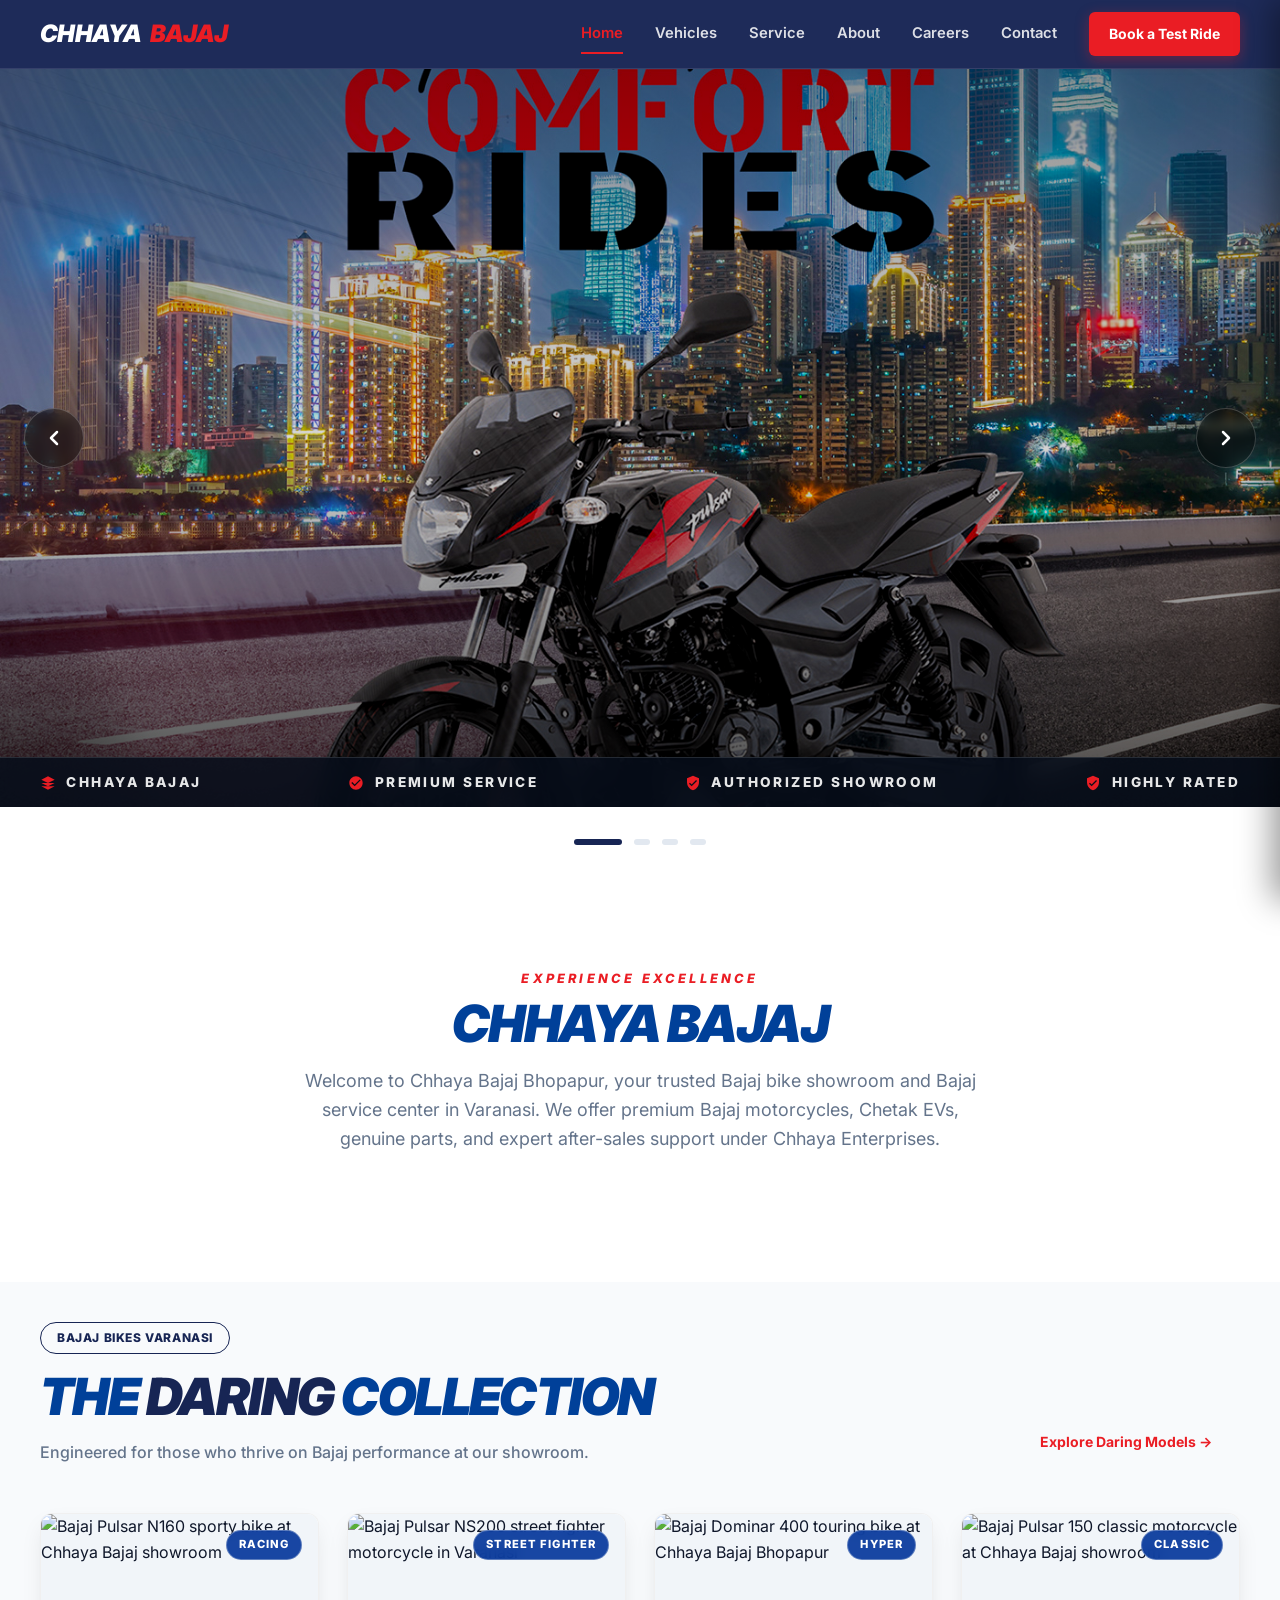
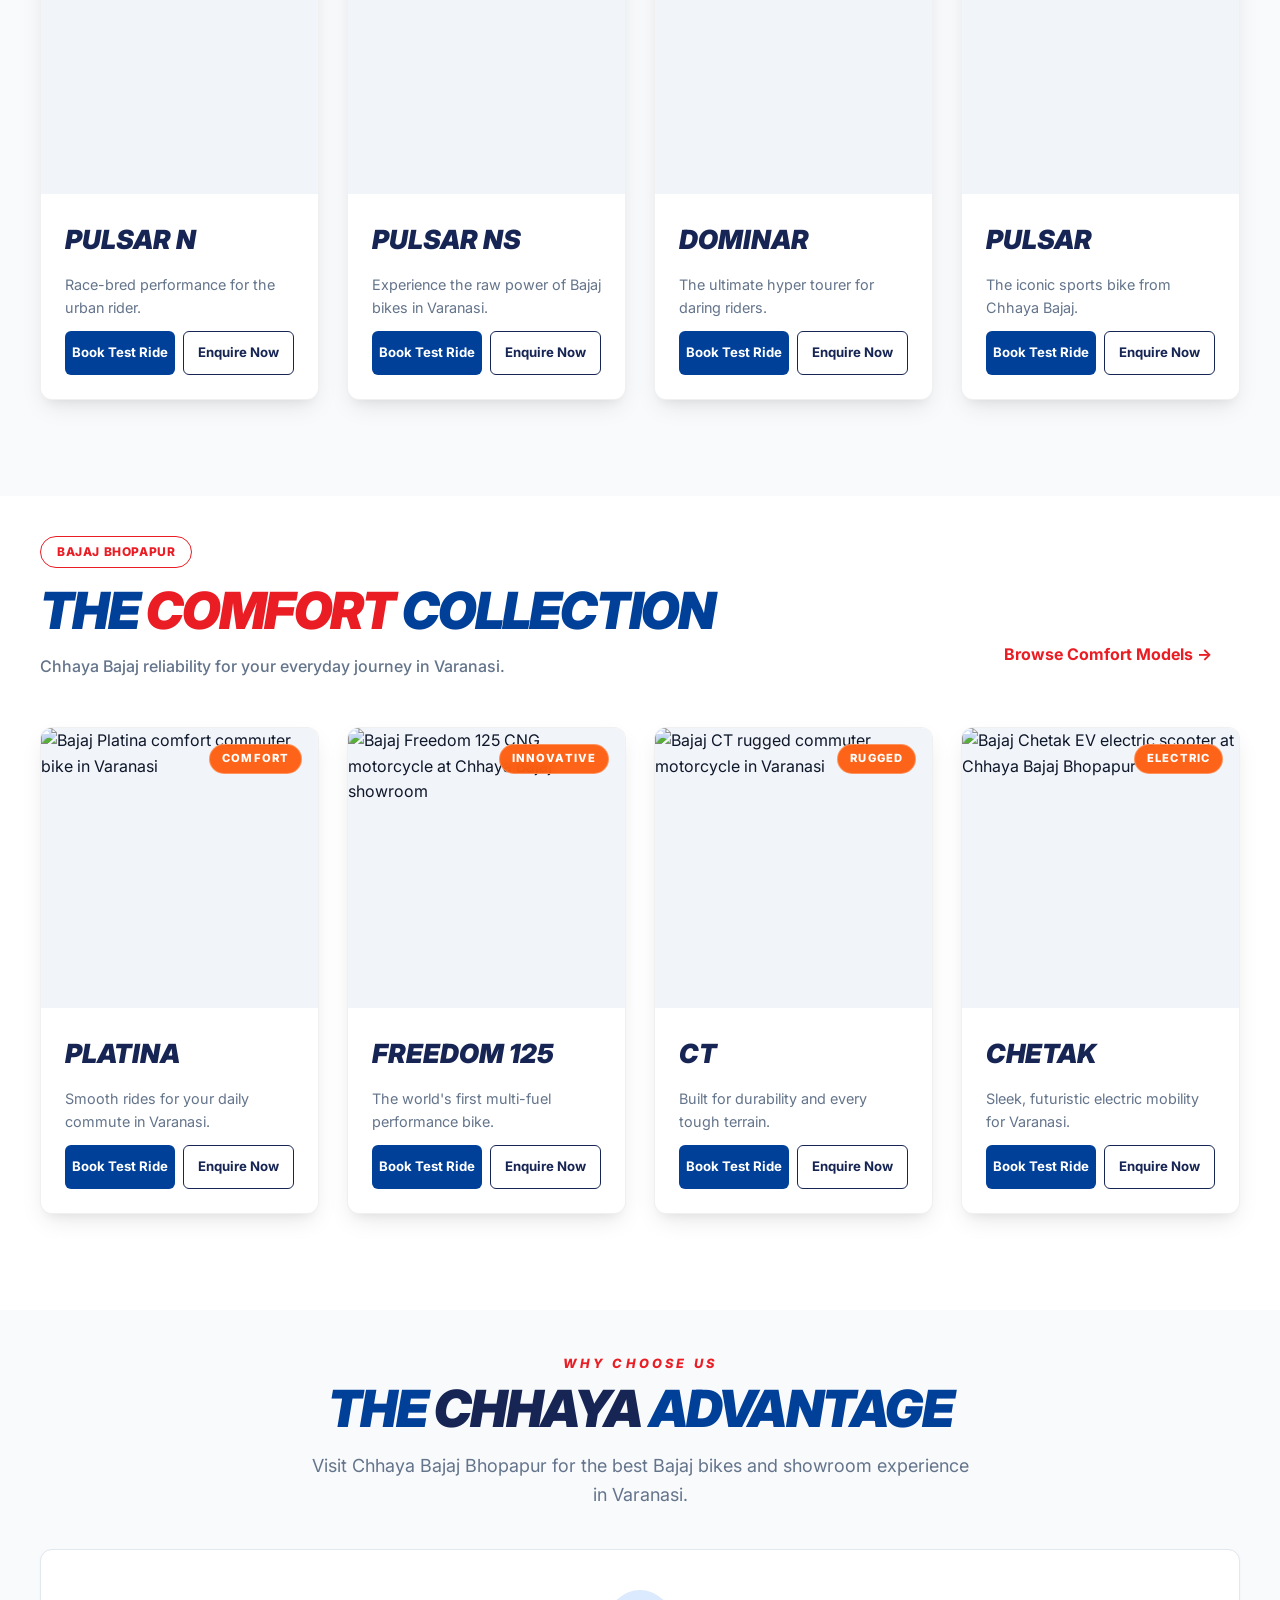
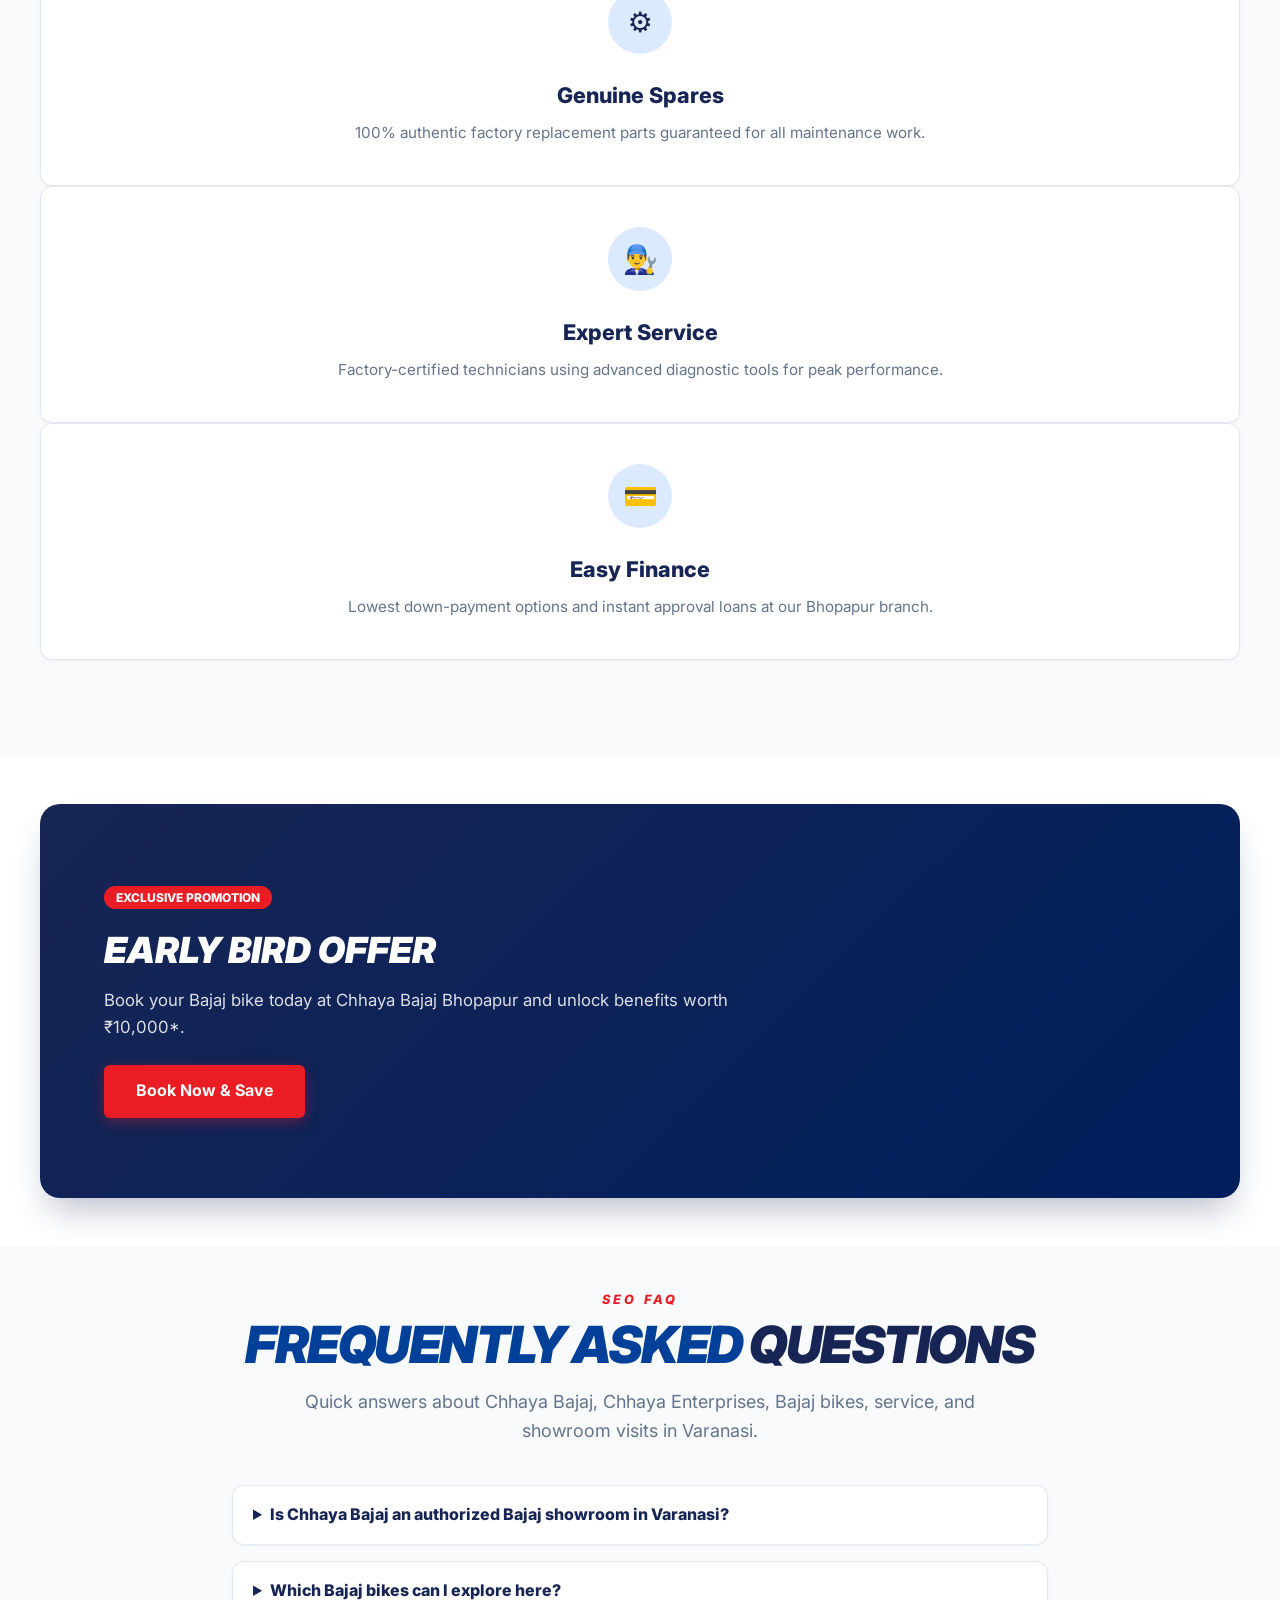
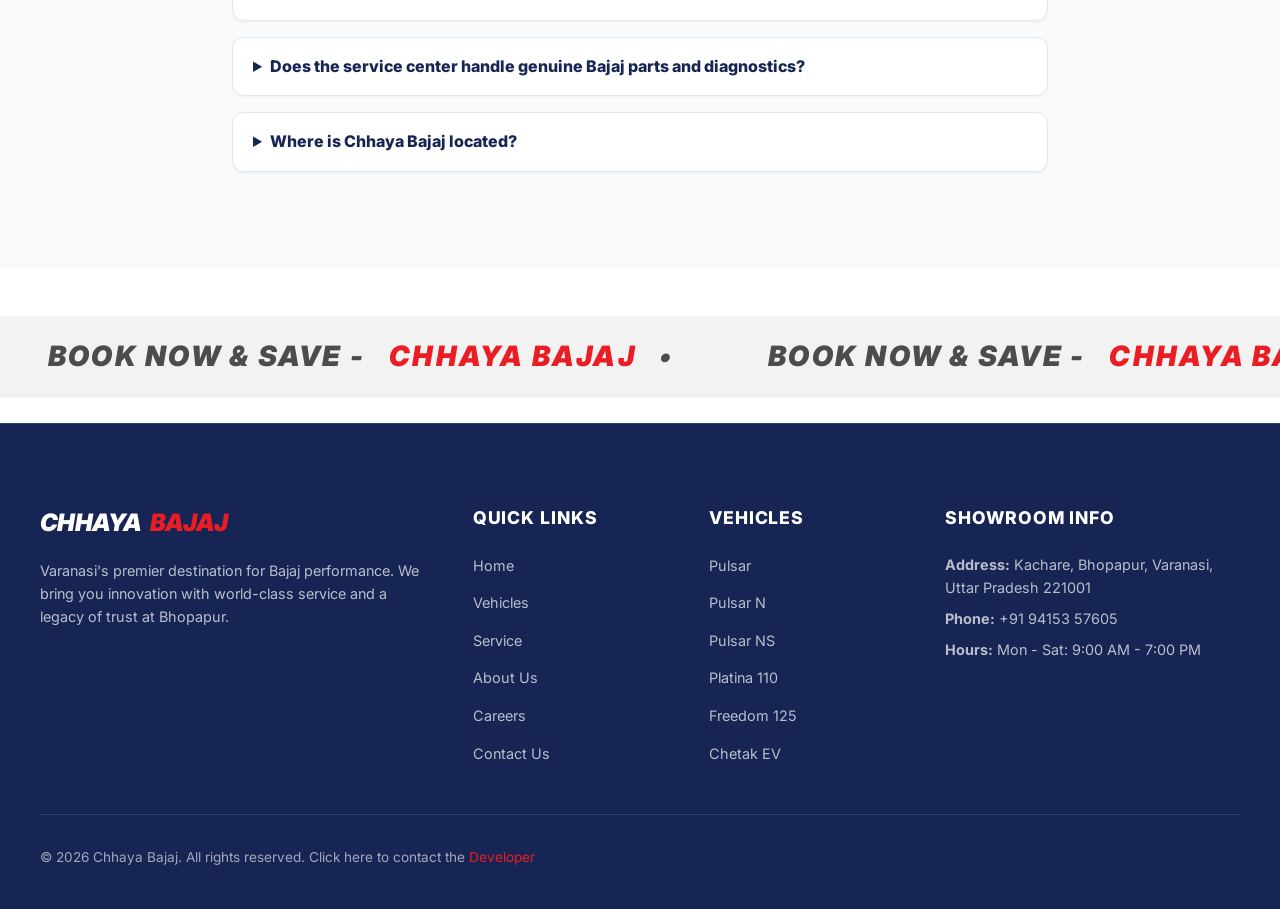
==== commit 8df60682: "seo update" ====
--- a/index.html
+++ b/index.html
@@ -4,12 +4,102 @@
 <head>
   <meta charset="UTF-8">
   <meta name="viewport" content="width=device-width, initial-scale=1.0">
-  <title>Chhaya Bajaj | Official Bajaj Bike Showroom & Service Center in Varanasi</title>
-  <meta name="description"
-    content="Chhaya Bajaj (Chhaya Enterprises) is the premier authorized Bajaj automobile showroom and service center in Varanasi. Explore Pulsar, Dominar, Chetak EV, and more at our Bhopapur branch.">
-  <meta name="keywords"
-    content="chhayabajaj, chhaya bajaj, bajaj bikes, Chhaya Bajaj Bhopapur, Bajaj showroom Varanasi, Pulsar Varanasi, Dominar Varanasi, Chetak EV">
+  <title>Chhaya Bajaj | Authorized Bajaj Bike Showroom, Service Center & Chhaya Enterprises in Varanasi</title>
   <meta name="theme-color" content="#003399">
+  <meta name="robots" content="index,follow">
+  <meta name="author" content="Chhaya Bajaj">
+  <meta name="keywords" content="chhayabajaj, chhaya, chhaya bajaj, chhaya enterprises, bajaj bike, bajaj bikes, bajaj showroom, bajaj showroom varanasi, bajaj service center, bajaj bike showroom, abhishek mishra, bajaj showroom bhopapur">
+  <meta name="description" content="Chhaya Bajaj, also known as Chhaya Enterprises, is an authorized Bajaj showroom and service center in Bhopapur, Varanasi. Explore Bajaj bikes, Pulsar, Dominar, Chetak EV, and expert servicing.">
+  <link rel="canonical" href="https://www.chhayabajaj.com/index.html">
+  <meta property="og:title" content="Chhaya Bajaj | Authorized Bajaj Bike Showroom & Service Center in Varanasi">
+  <meta property="og:description" content="Trusted Bajaj showroom and service center in Varanasi for new Bajaj bikes, genuine parts, and expert after-sales support.">
+  <meta property="og:site_name" content="Chhaya Bajaj">
+  <meta property="og:locale" content="en_IN">
+  <meta property="og:type" content="website">
+  <meta property="og:url" content="https://www.chhayabajaj.com/index.html">
+  <meta property="og:image" content="https://www.chhayabajaj.com/images/bajaj-logo.png">
+  <meta name="twitter:card" content="summary_large_image">
+  <meta name="twitter:title" content="Chhaya Bajaj | Authorized Bajaj Bike Showroom, Service Center & Chhaya Enterprises in Varanasi">
+  <meta name="twitter:description" content="Explore Bajaj bikes, service, and genuine parts at Chhaya Bajaj Bhopapur, Varanasi.">
+  <link rel="icon" type="image/png" href="images/bajaj-logo.png">
+  <link rel="shortcut icon" href="images/bajaj-logo.png">
+
+  <script type="application/ld+json">
+  {
+    "@context": "https://schema.org",
+    "@graph": [
+      {
+        "@type": "AutoDealer",
+        "name": "Chhaya Bajaj",
+        "alternateName": "Chhaya Enterprises",
+        "url": "https://www.chhayabajaj.com/",
+        "logo": "https://www.chhayabajaj.com/images/bajaj-logo.png",
+        "description": "Authorized Bajaj bike showroom and service center in Bhopapur, Varanasi.",
+        "address": {
+          "@type": "PostalAddress",
+          "streetAddress": "Kachare, Bhopapur",
+          "addressLocality": "Varanasi",
+          "addressRegion": "Uttar Pradesh",
+          "postalCode": "221001",
+          "addressCountry": "IN"
+        },
+        "telephone": "+919415357605",
+        "priceRange": "₹₹",
+        "areaServed": {
+          "@type": "City",
+          "name": "Varanasi"
+        }
+      },
+      {
+        "@type": "WebSite",
+        "name": "Chhaya Bajaj",
+        "url": "https://www.chhayabajaj.com/",
+        "potentialAction": {
+          "@type": "SearchAction",
+          "target": "https://www.chhayabajaj.com/vehicles.html?search={search_term_string}",
+          "query-input": "required name=search_term_string"
+        }
+      },
+      {
+        "@type": "FAQPage",
+        "mainEntity": [
+          {
+            "@type": "Question",
+            "name": "Is Chhaya Bajaj an authorized Bajaj showroom in Varanasi?",
+            "acceptedAnswer": {
+              "@type": "Answer",
+              "text": "Yes. Chhaya Bajaj, also known as Chhaya Enterprises, is an authorized Bajaj bike showroom and service center in Bhopapur, Varanasi."
+            }
+          },
+          {
+            "@type": "Question",
+            "name": "Which Bajaj bikes are available at Chhaya Bajaj?",
+            "acceptedAnswer": {
+              "@type": "Answer",
+              "text": "Popular Bajaj bikes and models including Pulsar, Dominar, Platina, Freedom 125, CT, and Chetak EV are featured at Chhaya Bajaj."
+            }
+          },
+          {
+            "@type": "Question",
+            "name": "Does Chhaya Bajaj provide Bajaj bike service in Varanasi?",
+            "acceptedAnswer": {
+              "@type": "Answer",
+              "text": "Yes. The service center provides periodic maintenance, diagnostics, genuine spare parts, and expert care for Bajaj bikes and Chetak EVs."
+            }
+          },
+          {
+            "@type": "Question",
+            "name": "How can I contact Chhaya Bajaj Bhopapur?",
+            "acceptedAnswer": {
+              "@type": "Answer",
+              "text": "You can visit the showroom at Kachare, Bhopapur, Varanasi, call the listed phone number, or use the contact page to send a message."
+            }
+          }
+        ]
+      }
+    ]
+  }
+  </script>
 
   <!-- Fonts -->
   <link rel="preconnect" href="https://fonts.googleapis.com">
@@ -153,19 +243,19 @@
   <!-- Hero Slider -->
   <section class="hero-slider-container">
     <div class="hero-slide active">
-      <img src="images/d6.jpg" alt="Bajaj Performance Motorcycle">
+      <img src="images/d6.jpg" alt="Bajaj performance motorcycle at Chhaya Bajaj showroom in Varanasi">
       <div class="hero-overlay"></div>
     </div>
     <div class="hero-slide">
-      <img src="images/hero2.png" alt="Bajaj Dominar Hyper Tourer">
+      <img src="images/hero2.png" alt="Bajaj Dominar hyper tourer at Chhaya Bajaj Bhopapur Varanasi">
       <div class="hero-overlay"></div>
     </div>
     <div class="hero-slide">
-      <img src="images/bd.jpg" alt="Bajaj Pulsar Racing Performance">
+      <img src="images/bd.jpg" alt="Bajaj Pulsar racing performance bike in Varanasi showroom">
       <div class="hero-overlay"></div>
     </div>
     <div class="hero-slide">
-      <img src="images/hero3.png" alt="Bajaj Chetak Electric Mobility">
+      <img src="images/hero3.png" alt="Bajaj Chetak electric mobility at Chhaya Bajaj Bhopapur">
       <div class="hero-overlay"></div>
     </div>
 
@@ -232,8 +322,7 @@
       <span class="section-tag">Experience Excellence</span>
       <h1 class="section-title">CHHAYA BAJAJ</h1>
       <p class="section-subtitle">
-        Welcome to Chhaya Bajaj Bhopapur, your official destination for Bajaj showroom services in Varanasi. We are one
-        of the most trusted names for Bajaj automobile sales and service near you.
+        Welcome to Chhaya Bajaj Bhopapur, your trusted Bajaj bike showroom and Bajaj service center in Varanasi. We offer premium Bajaj motorcycles, Chetak EVs, genuine parts, and expert after-sales support under Chhaya Enterprises.
       </p>
     </div>
   </section>
@@ -260,7 +349,7 @@
           <div class="bike-card-image">
             <span class="badge-tag">Racing</span>
             <img src="https://media.zigcdn.com/media/model/2025/Sep/bajaj-pulsar-ns-125-right-side-view_600x400.jpg"
-              alt="Pulsar N">
+              alt="Bajaj Pulsar N160 sporty bike at Chhaya Bajaj showroom">
           </div>
           <div class="bike-card-body">
             <h3 class="bike-card-title">Pulsar N</h3>
@@ -280,7 +369,7 @@
           <div class="bike-card-image">
             <span class="badge-tag">Street Fighter</span>
             <img src="https://somosmoto.pe/images/models/gallery/bajaj-pulsar-pulsar-ns200-fi-2017-gallery-75ab23.jpg"
-              alt="Pulsar NS">
+              alt="Bajaj Pulsar NS200 street fighter motorcycle in Varanasi">
           </div>
           <div class="bike-card-body">
             <h3 class="bike-card-title">Pulsar NS</h3>
@@ -300,7 +389,7 @@
         <div class="bike-card">
           <div class="bike-card-image">
             <span class="badge-tag">Hyper</span>
-            <img src="https://expomoto.pe/wp-content/uploads/2025/06/dominar-400-1-600x400.jpg" alt="Dominar">
+            <img src="https://expomoto.pe/wp-content/uploads/2025/06/dominar-400-1-600x400.jpg" alt="Bajaj Dominar 400 touring bike at Chhaya Bajaj Bhopapur">
           </div>
           <div class="bike-card-body">
             <h3 class="bike-card-title">Dominar</h3>
@@ -322,7 +411,7 @@
             <span class="badge-tag">Classic</span>
             <img
               src="https://cdn.bajajauto.com/-/media/Images/bajajauto/brands/bajaj-bikes/pulsar/pulsar-150/variant/variant.ashx"
-              alt="Pulsar">
+              alt="Bajaj Pulsar 150 classic motorcycle at Chhaya Bajaj showroom">
           </div>
           <div class="bike-card-body">
             <h3 class="bike-card-title">Pulsar</h3>
@@ -366,7 +455,7 @@
           <div class="bike-card-image">
             <span class="badge-tag accent-bg">Comfort</span>
             <img src="https://media.zigcdn.com/media/model/2025/Sep/bajaj-platina-110-right-side-view_600x400.jpg"
-              alt="Platina">
+              alt="Bajaj Platina comfort commuter bike in Varanasi">
           </div>
           <div class="bike-card-body">
             <h3 class="bike-card-title">Platina</h3>
@@ -387,7 +476,7 @@
           <div class="bike-card-image">
             <span class="badge-tag accent-bg">Innovative</span>
             <img src="https://th.bing.com/th/id/OIP.6mUnee7fc51A4QcWkD8H8gHaE8?o=7rm=3&rs=1&pid=ImgDetMain&o=7&rm=3"
-              alt="Freedom 125">
+              alt="Bajaj Freedom 125 CNG motorcycle at Chhaya Bajaj showroom">
           </div>
           <div class="bike-card-body">
             <h3 class="bike-card-title">Freedom 125</h3>
@@ -408,7 +497,7 @@
           <div class="bike-card-image">
             <span class="badge-tag accent-bg">Rugged</span>
             <img src="https://cdn1.acedms.com/uploads/category/Bajaj/20200929121742000000-4608132226621049345.jpg"
-              alt="CT">
+              alt="Bajaj CT rugged commuter motorcycle in Varanasi">
           </div>
           <div class="bike-card-body">
             <h3 class="bike-card-title">CT</h3>
@@ -428,7 +517,7 @@
         <div class="bike-card">
           <div class="bike-card-image">
             <span class="badge-tag accent-bg">Electric</span>
-            <img src="https://www.bikeleague.in/wp-content/uploads/2025/01/right_angle-2.png" alt="Chetak">
+            <img src="https://www.bikeleague.in/wp-content/uploads/2025/01/right_angle-2.png" alt="Bajaj Chetak EV electric scooter at Chhaya Bajaj Bhopapur">
           </div>
           <div class="bike-card-body">
             <h3 class="bike-card-title">Chetak</h3>
@@ -497,6 +586,36 @@
     </div>
   </section>
 
+  <!-- FAQ -->
+  <section class="collection-section bg-muted-subtle" id="faq">
+    <div class="container" style="max-width: 56rem;">
+      <div style="text-align: center; margin-bottom: 2rem;">
+        <span class="section-tag">SEO FAQ</span>
+        <h2 class="section-title">Frequently Asked <span class="highlight-primary">Questions</span></h2>
+        <p class="section-subtitle">Quick answers about Chhaya Bajaj, Chhaya Enterprises, Bajaj bikes, service, and showroom visits in Varanasi.</p>
+      </div>
+
+      <div style="display: grid; gap: 1rem;">
+        <details style="background: #fff; border: 1px solid var(--border-light); border-radius: var(--radius-md); padding: 1rem 1.25rem; box-shadow: var(--shadow-sm);">
+          <summary style="cursor: pointer; font-weight: 800; color: var(--dark-bg);">Is Chhaya Bajaj an authorized Bajaj showroom in Varanasi?</summary>
+          <p style="margin-top: 0.75rem; color: var(--text-muted); line-height: 1.7;">Yes. Chhaya Bajaj, also known as Chhaya Enterprises, is an authorized Bajaj showroom and service center in Bhopapur, Varanasi.</p>
+        </details>
+        <details style="background: #fff; border: 1px solid var(--border-light); border-radius: var(--radius-md); padding: 1rem 1.25rem; box-shadow: var(--shadow-sm);">
+          <summary style="cursor: pointer; font-weight: 800; color: var(--dark-bg);">Which Bajaj bikes can I explore here?</summary>
+          <p style="margin-top: 0.75rem; color: var(--text-muted); line-height: 1.7;">You can explore Bajaj bikes such as Pulsar, Dominar, Platina, Freedom 125, CT, and Chetak EV at Chhaya Bajaj.</p>
+        </details>
+        <details style="background: #fff; border: 1px solid var(--border-light); border-radius: var(--radius-md); padding: 1rem 1.25rem; box-shadow: var(--shadow-sm);">
+          <summary style="cursor: pointer; font-weight: 800; color: var(--dark-bg);">Does the service center handle genuine Bajaj parts and diagnostics?</summary>
+          <p style="margin-top: 0.75rem; color: var(--text-muted); line-height: 1.7;">Yes. The service center offers periodic maintenance, diagnostics, and genuine spare parts for Bajaj bikes and Chetak EV maintenance.</p>
+        </details>
+        <details style="background: #fff; border: 1px solid var(--border-light); border-radius: var(--radius-md); padding: 1rem 1.25rem; box-shadow: var(--shadow-sm);">
+          <summary style="cursor: pointer; font-weight: 800; color: var(--dark-bg);">Where is Chhaya Bajaj located?</summary>
+          <p style="margin-top: 0.75rem; color: var(--text-muted); line-height: 1.7;">The showroom is located at Kachare, Bhopapur, Varanasi, Uttar Pradesh 221001.</p>
+        </details>
+      </div>
+    </div>
+  </section>
+
   <!-- Scrolling Text Marquee Strip Line -->
   <div class="ticker-strip">
     <div class="ticker-track">
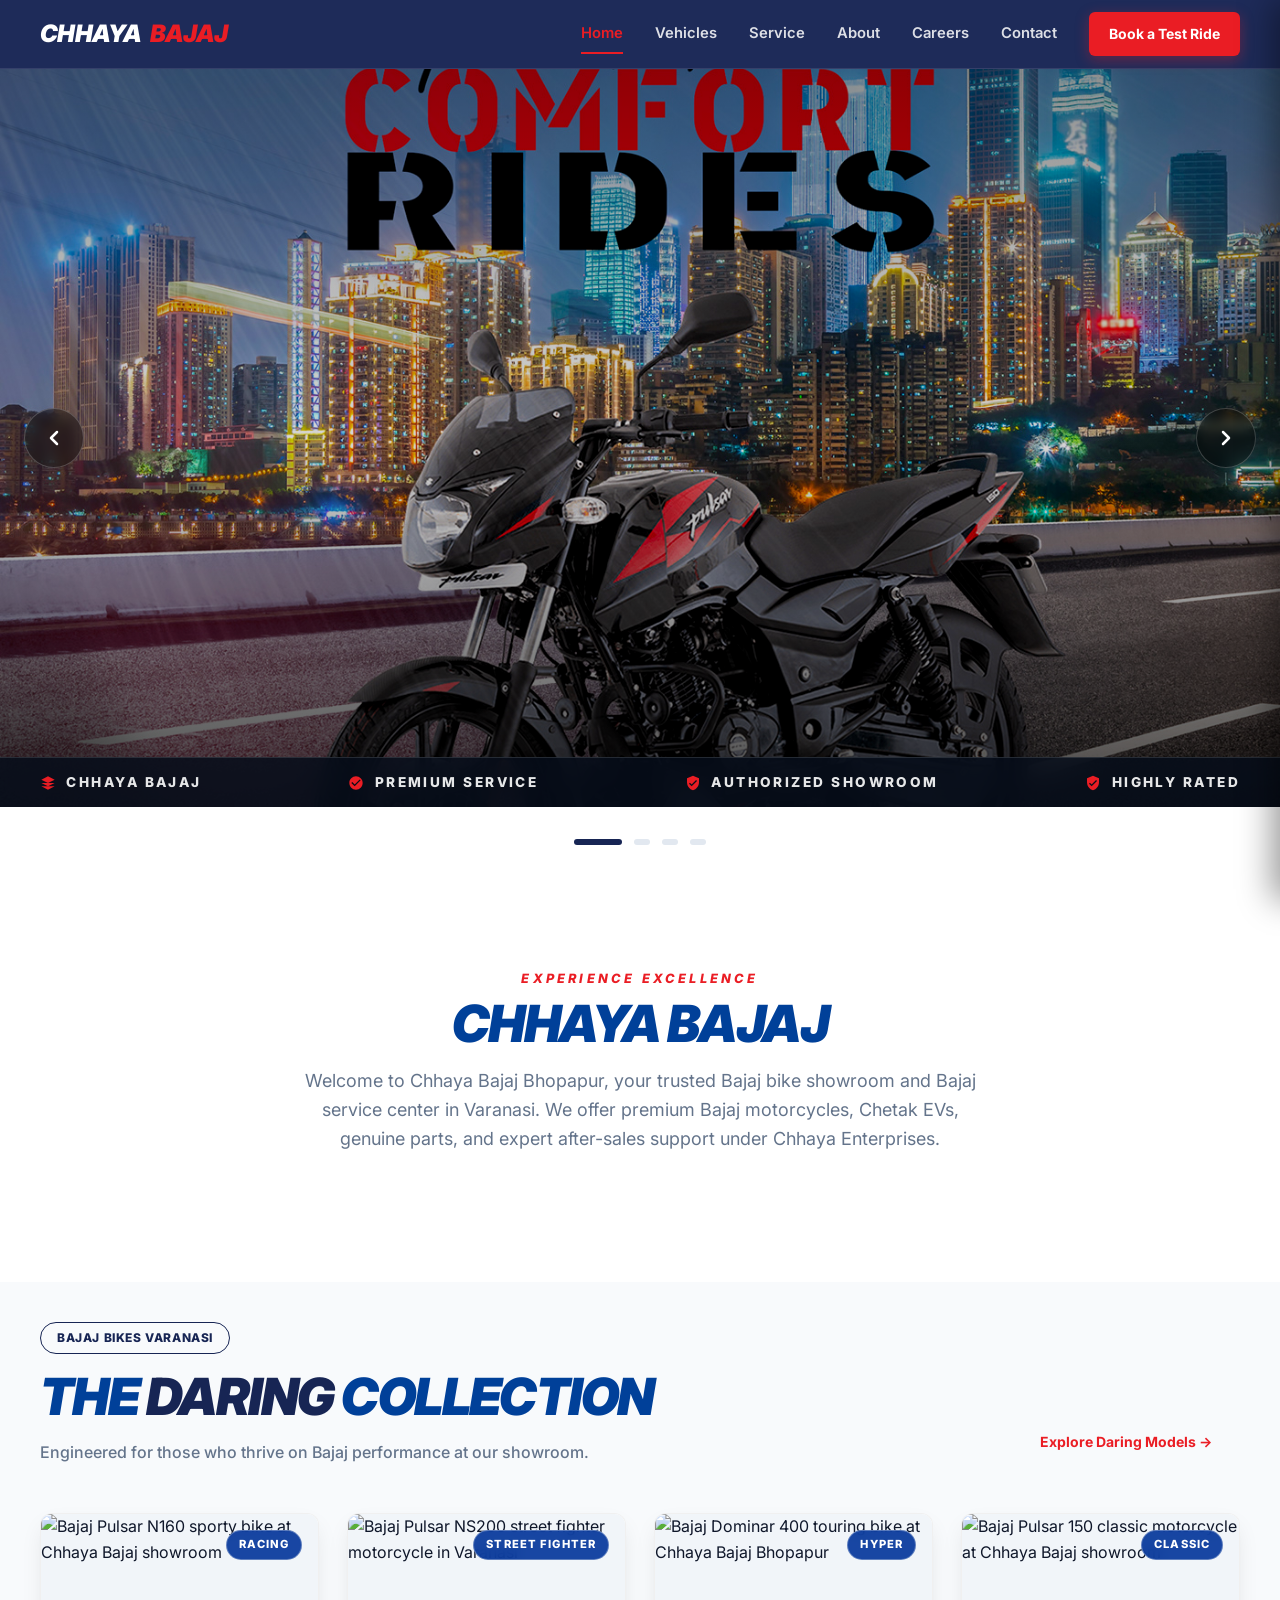
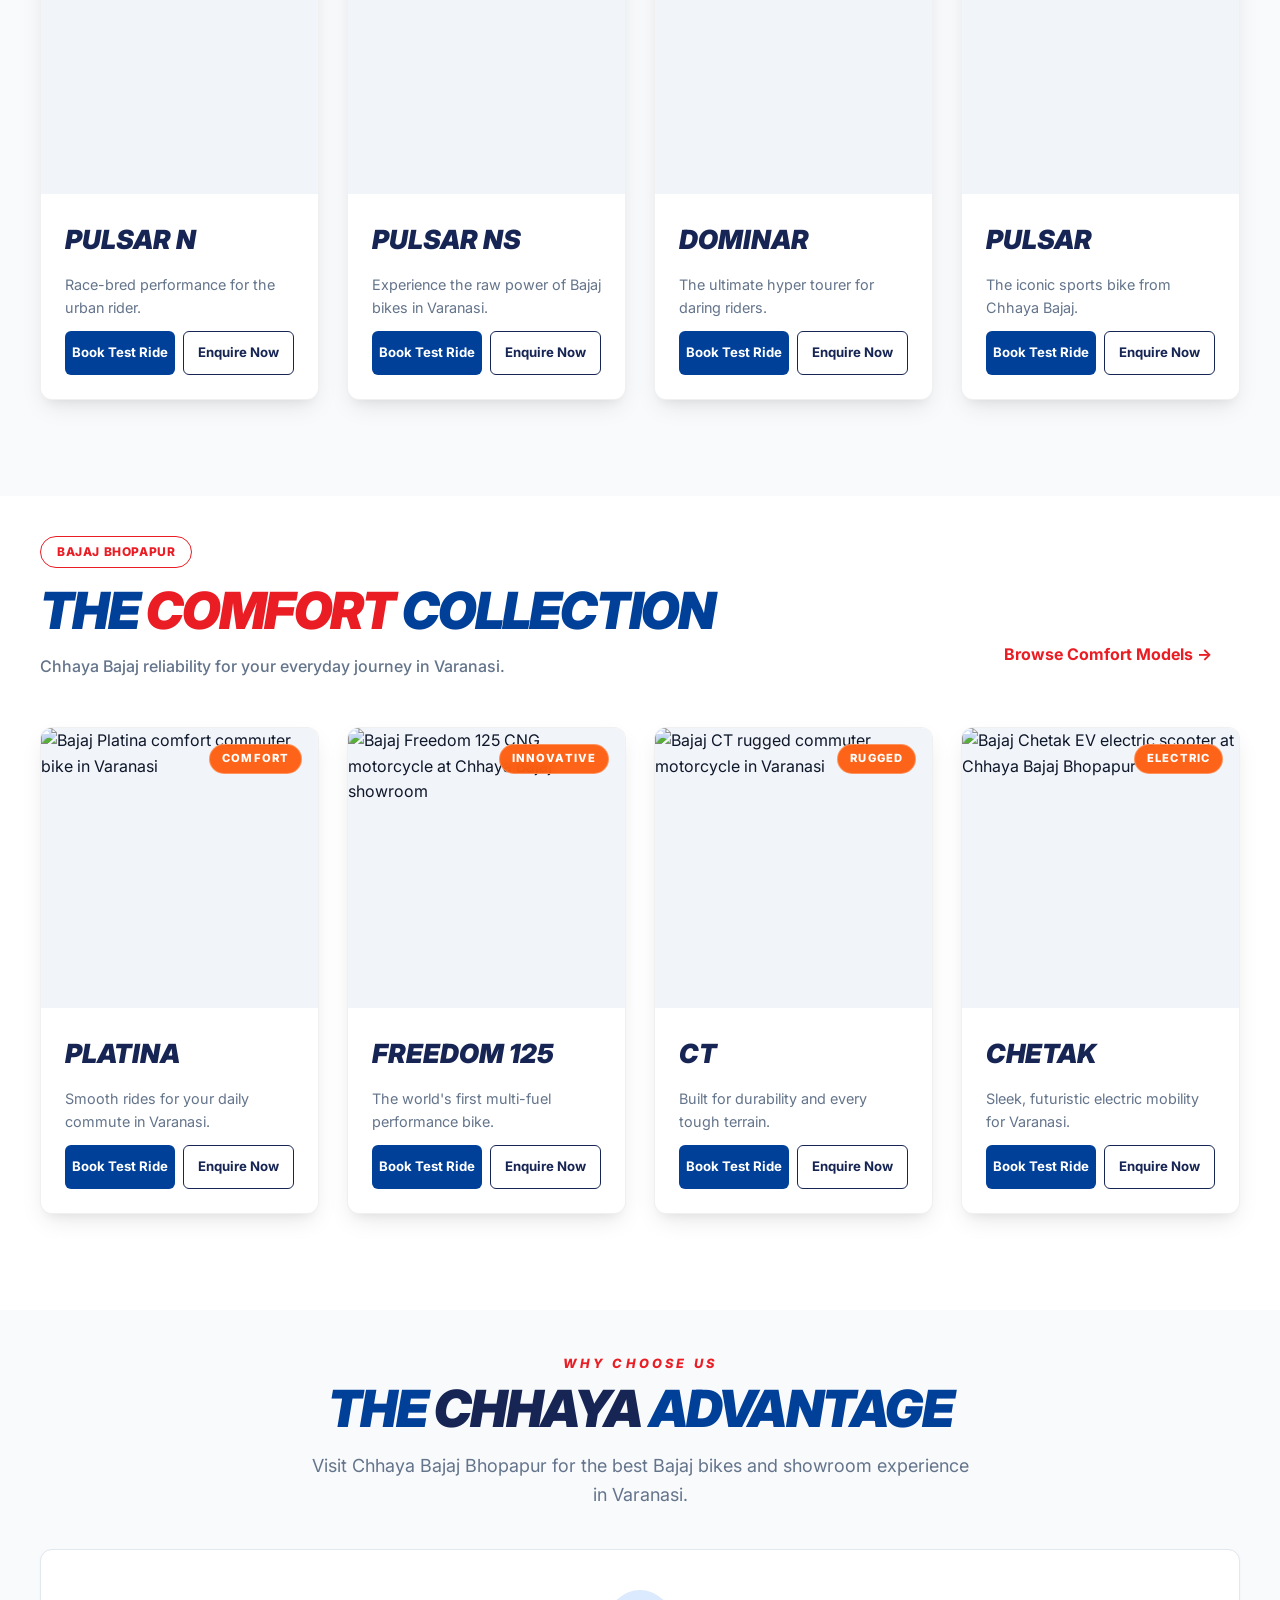
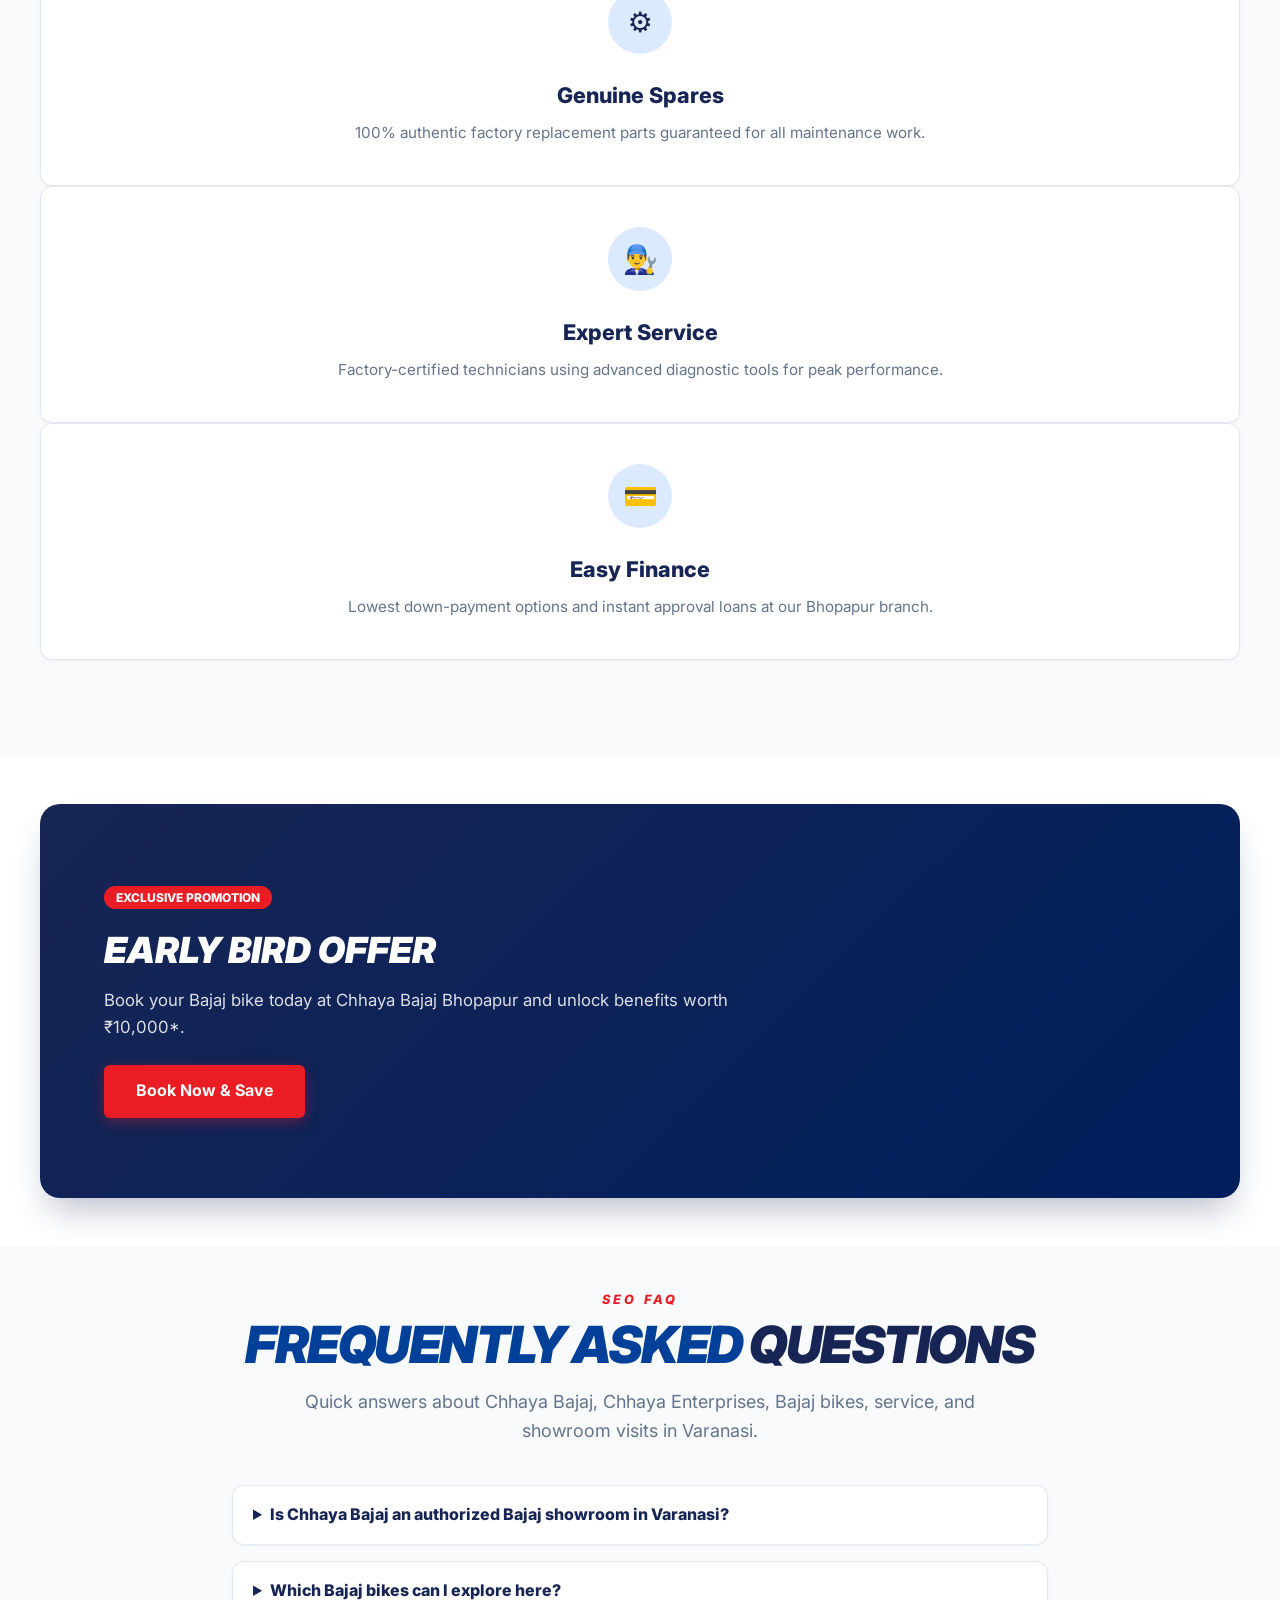
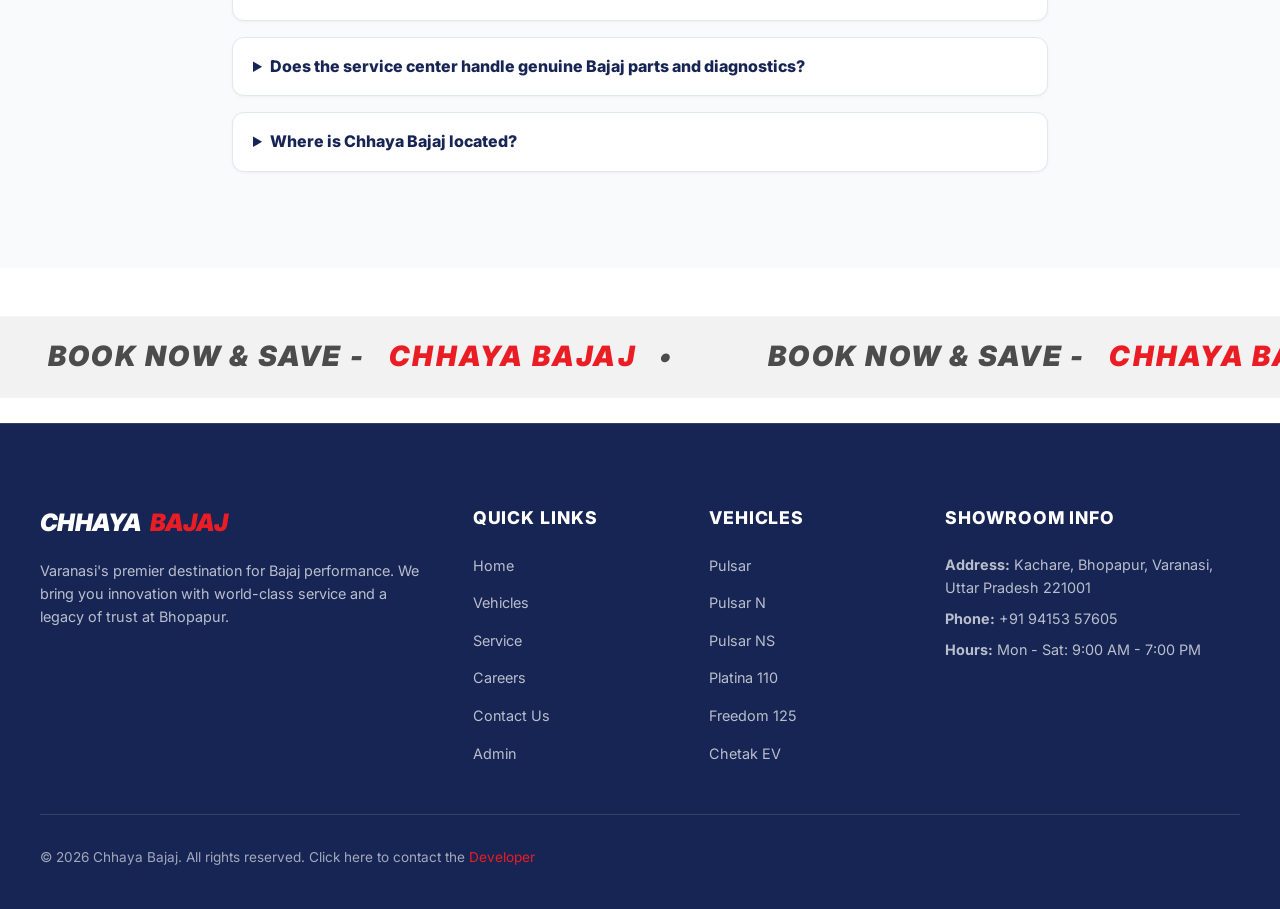
==== commit 9ce90171: "Update footer links in index.html Removed 'About Us' link and added 'Admin' link." ====
--- a/index.html
+++ b/index.html
@@ -8,16 +8,16 @@
   <meta name="theme-color" content="#003399">
   <meta name="robots" content="index,follow">
   <meta name="author" content="Chhaya Bajaj">
-  <meta name="keywords" content="chhayabajaj, chhaya, chhaya bajaj, chhaya enterprises, bajaj bike, bajaj bikes, bajaj showroom, bajaj showroom varanasi, bajaj service center, bajaj bike showroom, abhishek mishra, bajaj showroom bhopapur">
+  <meta name="keywords" content="chhayabajaj, chhaya bajaj bhopapur, chhaya bajaj, chhaya enterprises, bajaj bike, bajaj bikes, bajaj showroom, bajaj showroom varanasi, bajaj service center, bajaj bike showroom, abhishek mishra, bajaj showroom bhopapur">
   <meta name="description" content="Chhaya Bajaj, also known as Chhaya Enterprises, is an authorized Bajaj showroom and service center in Bhopapur, Varanasi. Explore Bajaj bikes, Pulsar, Dominar, Chetak EV, and expert servicing.">
-  <link rel="canonical" href="https://www.chhayabajaj.com/index.html">
+  <link rel="canonical" href="https://www.chhayabajaj.in/index.html">
   <meta property="og:title" content="Chhaya Bajaj | Authorized Bajaj Bike Showroom & Service Center in Varanasi">
   <meta property="og:description" content="Trusted Bajaj showroom and service center in Varanasi for new Bajaj bikes, genuine parts, and expert after-sales support.">
   <meta property="og:site_name" content="Chhaya Bajaj">
   <meta property="og:locale" content="en_IN">
   <meta property="og:type" content="website">
-  <meta property="og:url" content="https://www.chhayabajaj.com/index.html">
-  <meta property="og:image" content="https://www.chhayabajaj.com/images/bajaj-logo.png">
+  <meta property="og:url" content="https://www.chhayabajaj.in/index.html">
+  <meta property="og:image" content="https://www.chhayabajaj.in/images/bajaj-logo.png">
   <meta name="twitter:card" content="summary_large_image">
   <meta name="twitter:title" content="Chhaya Bajaj | Authorized Bajaj Bike Showroom, Service Center & Chhaya Enterprises in Varanasi">
   <meta name="twitter:description" content="Explore Bajaj bikes, service, and genuine parts at Chhaya Bajaj Bhopapur, Varanasi.">
@@ -32,15 +32,15 @@
         "@type": "AutoDealer",
         "name": "Chhaya Bajaj",
         "alternateName": "Chhaya Enterprises",
-        "url": "https://www.chhayabajaj.com/",
-        "logo": "https://www.chhayabajaj.com/images/bajaj-logo.png",
+        "url": "https://www.chhayabajaj.in/",
+        "logo": "https://www.chhayabajaj.in/images/bajaj-logo.png",
         "description": "Authorized Bajaj bike showroom and service center in Bhopapur, Varanasi.",
         "address": {
           "@type": "PostalAddress",
           "streetAddress": "Kachare, Bhopapur",
           "addressLocality": "Varanasi",
           "addressRegion": "Uttar Pradesh",
-          "postalCode": "221001",
+          "postalCode": "221202",
           "addressCountry": "IN"
         },
         "telephone": "+919415357605",
@@ -53,10 +53,10 @@
       {
         "@type": "WebSite",
         "name": "Chhaya Bajaj",
-        "url": "https://www.chhayabajaj.com/",
+        "url": "https://www.chhayabajaj.in/",
         "potentialAction": {
           "@type": "SearchAction",
-          "target": "https://www.chhayabajaj.com/vehicles.html?search={search_term_string}",
+          "target": "https://www.chhayabajaj.in/vehicles.html?search={search_term_string}",
           "query-input": "required name=search_term_string"
         }
       },
@@ -656,9 +656,9 @@
             <li><a href="index.html">Home</a></li>
             <li><a href="vehicles.html">Vehicles</a></li>
             <li><a href="service.html">Service</a></li>
-            <li><a href="about.html">About Us</a></li>
             <li><a href="careers.html">Careers</a></li>
             <li><a href="contact.html">Contact Us</a></li>
+            <li><a href="https://db.chhayabajaj.in">Admin </a></li>
           </ul>
         </div>
 
@@ -716,14 +716,14 @@
             <label class="form-label">Select Bike Model *</label>
             <select class="form-select" id="modalVehicleSelect" required>
               <option value="">-- Select Bajaj Vehicle --</option>
-              <option value="Pulsar NS200">Pulsar NS200 / NS160</option>
-              <option value="Dominar 400">Dominar 400</option>
-              <option value="Pulsar 150">Pulsar 150</option>
-              <option value="Pulsar N160">Pulsar N160 / N250</option>
-              <option value="Platina 110">Platina 110</option>
-              <option value="Freedom 125">Freedom 125 (CNG)</option>
+              <option value="Pulsar 150">Pulsar</option>
+              <option value="Platina 110">Platina </option>
               <option value="CT 110X">CT 110X</option>
+              <option value="Dominar 400">Dominar </option>
               <option value="Chetak EV">Chetak EV</option>
+               <option value="Pulsar N160">Pulsar N </option>
+              <option value="Pulsar NS200">Pulsar NS </option>
+              <option value="Freedom 125">Freedom (CNG)</option>
             </select>
           </div>
           <div class="form-group">
@@ -740,4 +740,4 @@
   <script src="js/main.js"></script>
 </body>
 
-</html>+</html>
